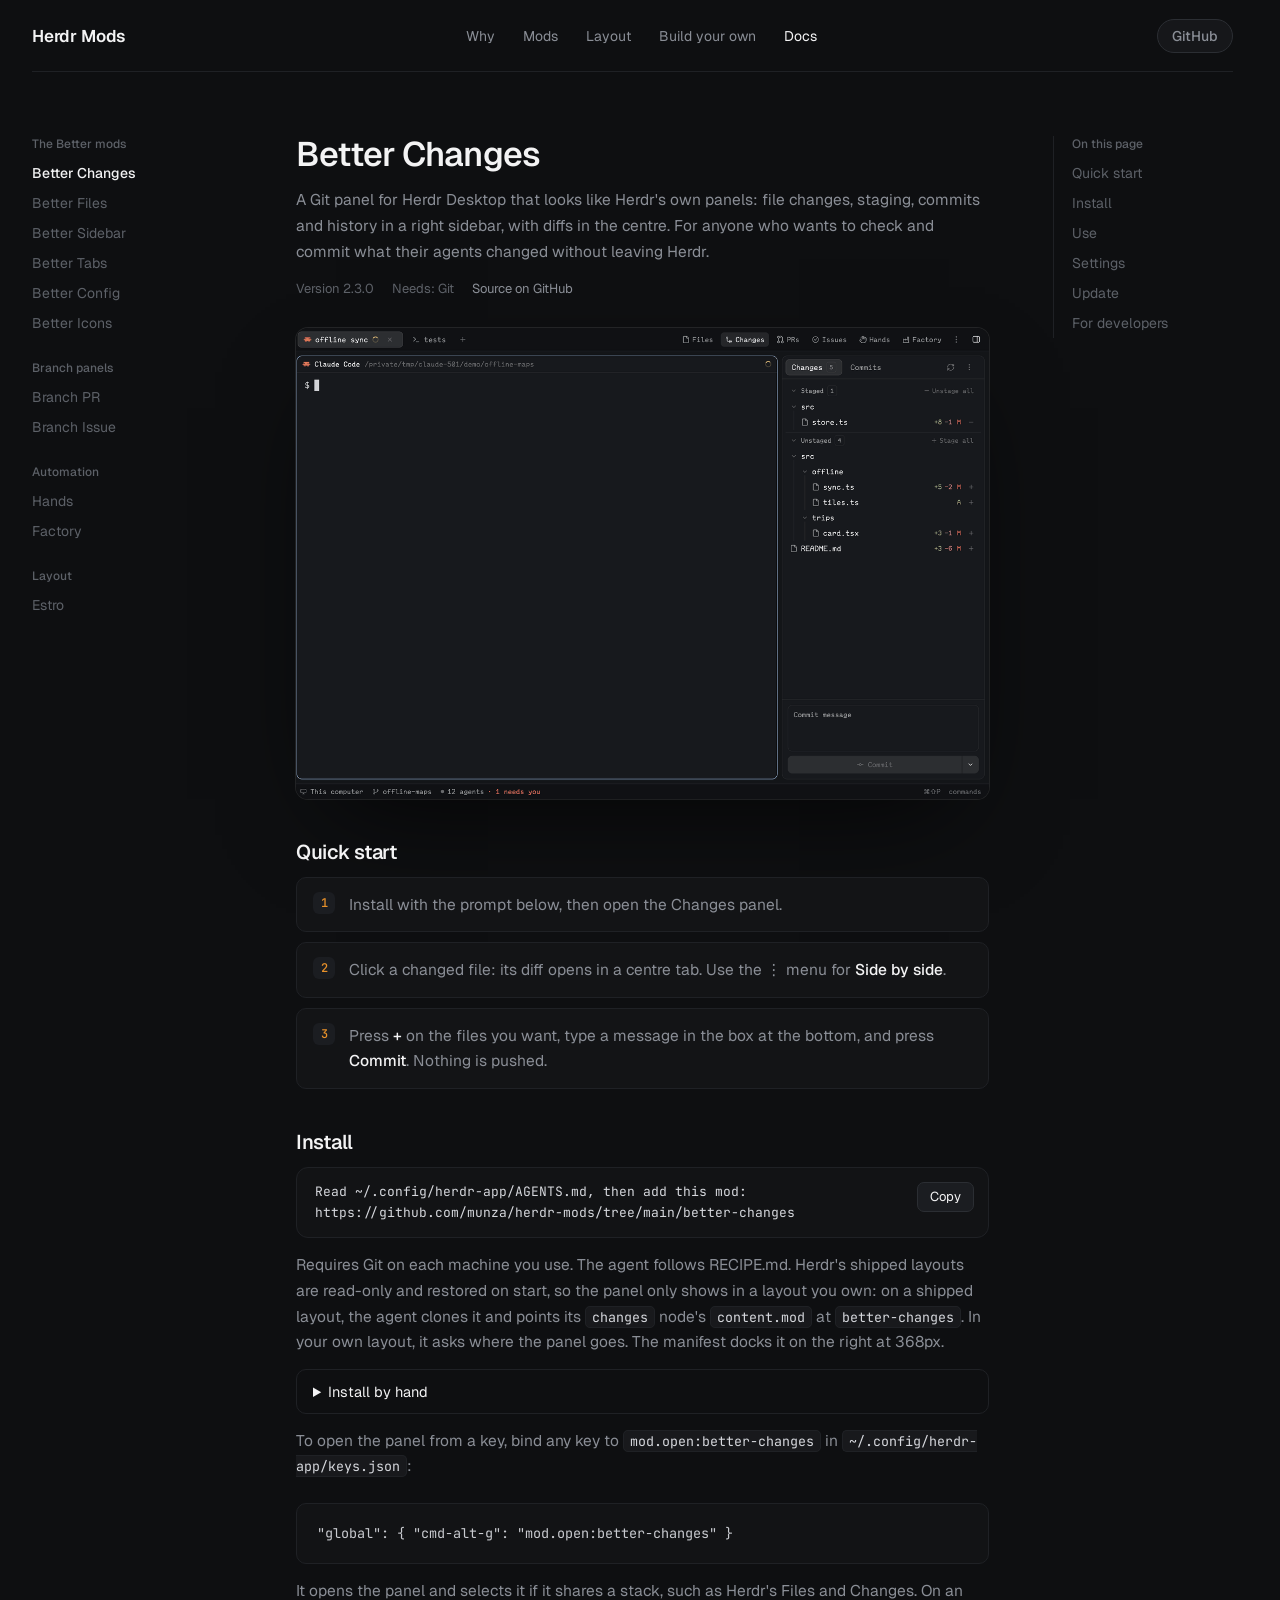
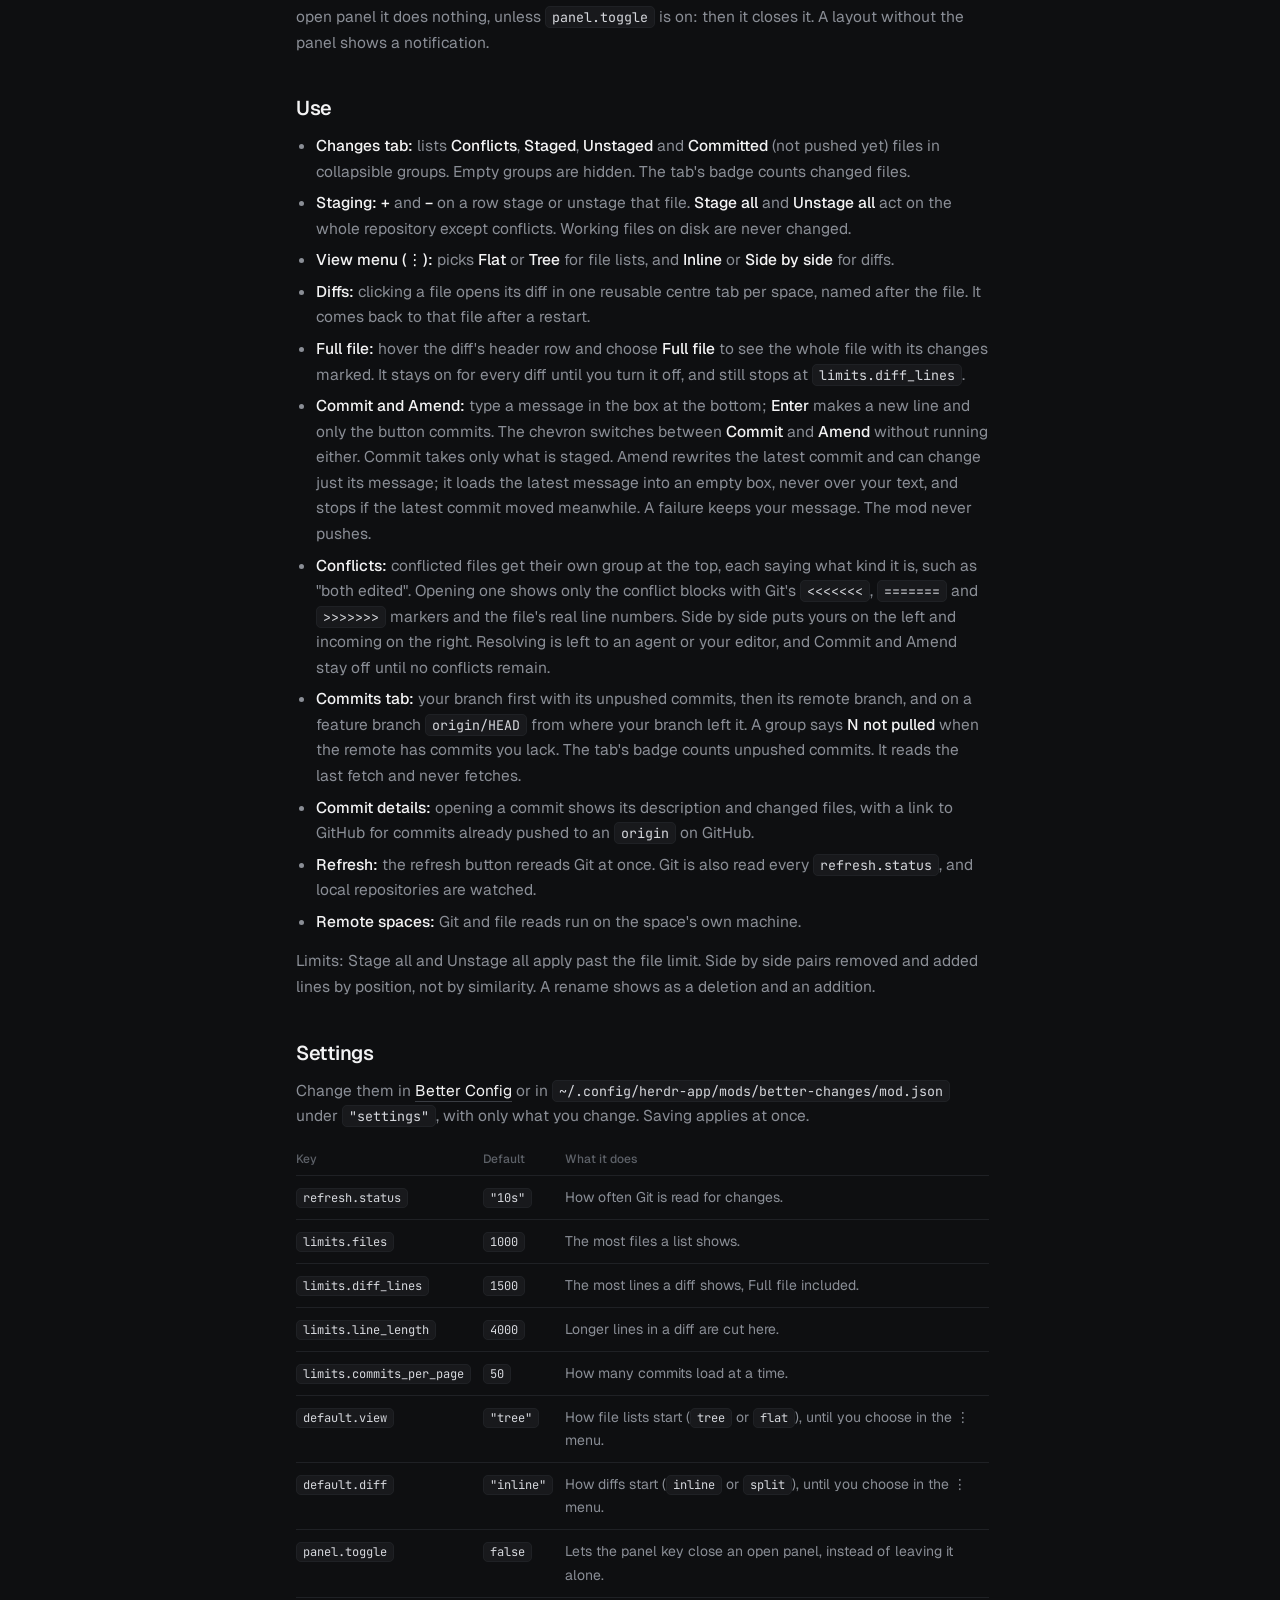
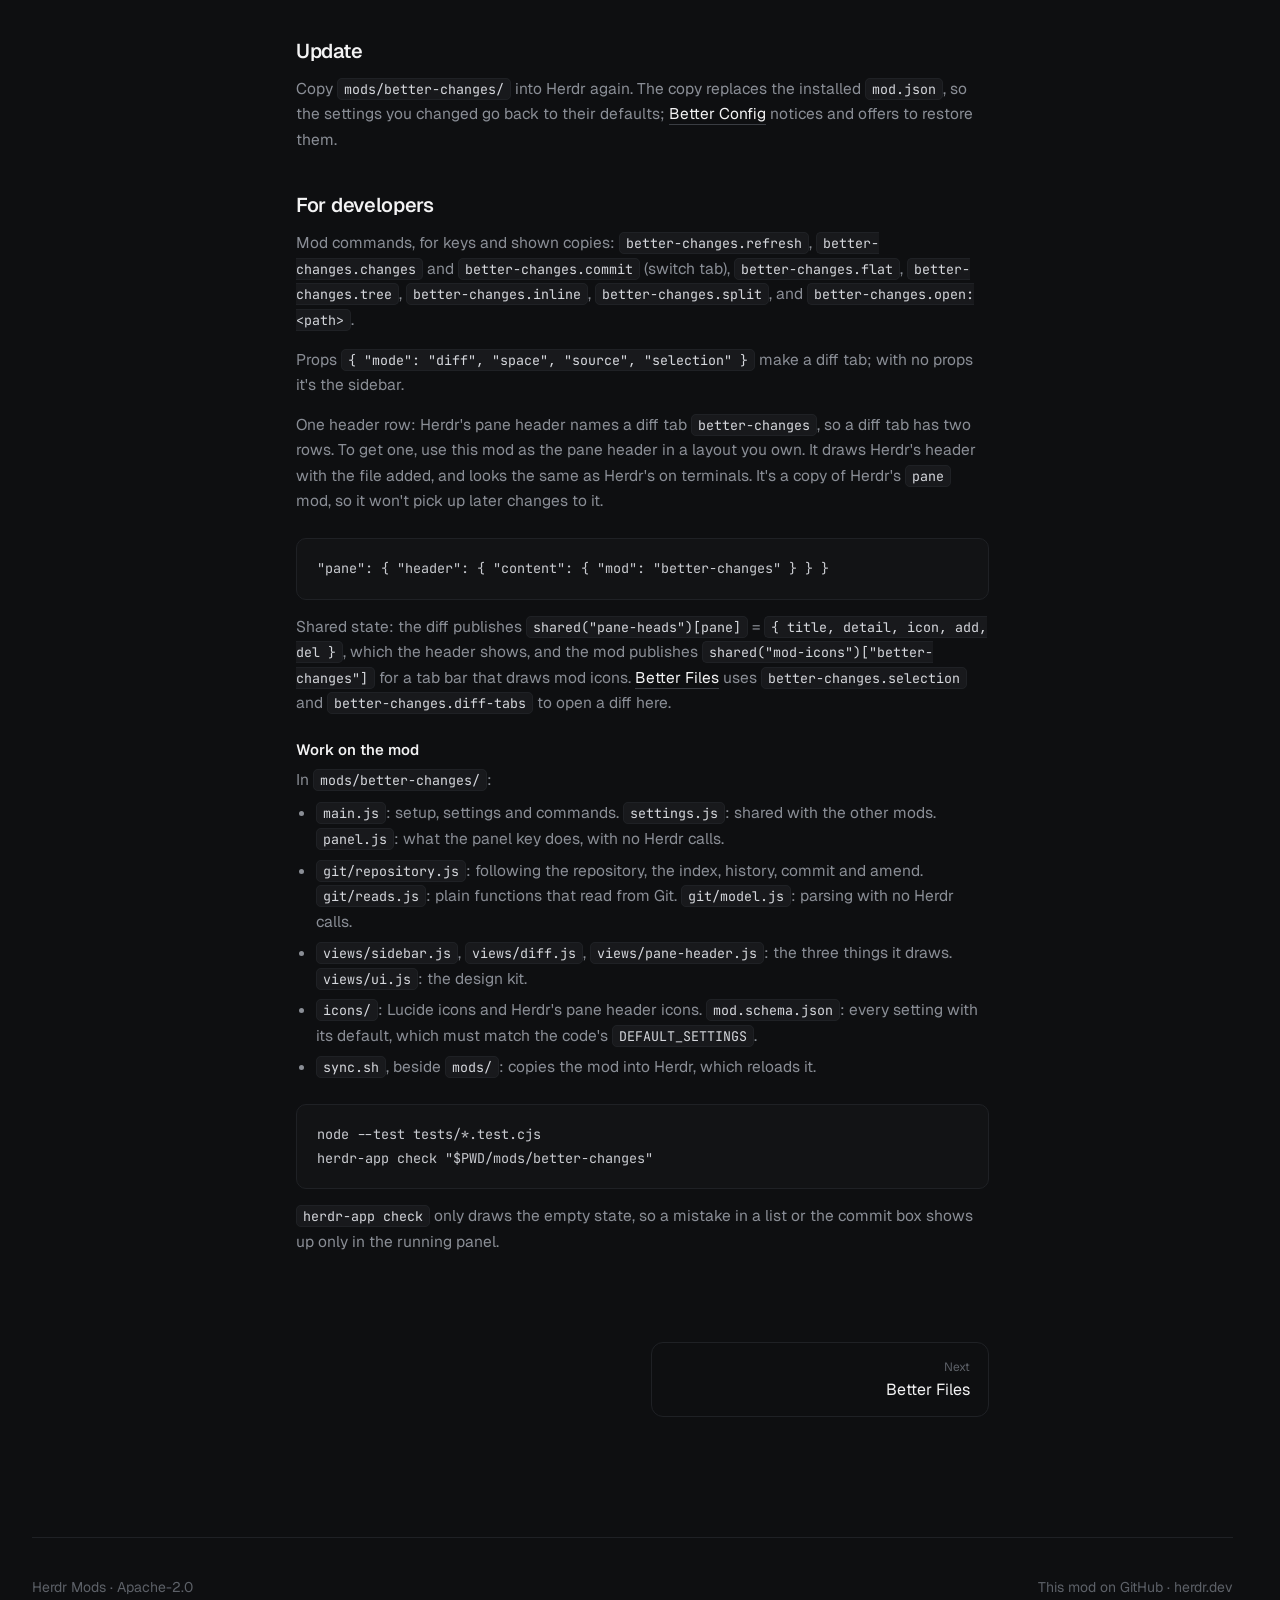
==== docs/docs/better-changes.html @ e7716913 "Give Better Icons a docs page, a gallery card and a preview card like the other mods The docs site l" ====
<!doctype html>
<html lang="en">
<head>
<meta charset="utf-8">
<meta name="viewport" content="width=device-width, initial-scale=1">
<title>Better Changes · Herdr Mods Docs</title>
<meta name="description" content="A Git panel for Herdr Desktop that looks like Herdr's own panels: file changes, staging, commits and history in a right sidebar, with diffs in the centre. For anyone who wants to check and commit what their agents changed without leaving Herdr.">
<meta name="theme-color" content="#0e0f11">
<link rel="preconnect" href="https://fonts.googleapis.com">
<link rel="preconnect" href="https://fonts.gstatic.com" crossorigin>
<link rel="stylesheet" href="https://fonts.googleapis.com/css2?family=Geist:wght@100..900&amp;family=JetBrains+Mono:wght@100..800&amp;display=swap">
<link rel="stylesheet" href="../style.css">
</head>
<body>
<div class="wrap">
  <nav class="site-nav">
    <a class="brand" href="../">Herdr Mods</a>
    <div class="links">
      <a href="../#why">Why</a>
      <a href="../#mods">Mods</a>
      <a href="../#estro">Layout</a>
      <a href="../#build">Build your own</a>
      <a href="better-changes.html" class="on">Docs</a>
    </div>
    <a class="pill" href="https://github.com/munza/herdr-mods">GitHub</a>
  </nav>

  <div class="docs">
      <nav class="side" aria-label="Mods">
        <h4>The Better mods</h4>
        <a href="better-changes.html" class="on" aria-current="page">Better Changes</a>
        <a href="better-files.html">Better Files</a>
        <a href="better-sidebar.html">Better Sidebar</a>
        <a href="better-tabs.html">Better Tabs</a>
        <a href="better-config.html">Better Config</a>
        <a href="better-icons.html">Better Icons</a>
        <h4>Branch panels</h4>
        <a href="branch-pr.html">Branch PR</a>
        <a href="branch-issue.html">Branch Issue</a>
        <h4>Automation</h4>
        <a href="hands.html">Hands</a>
        <a href="factory.html">Factory</a>
        <h4>Layout</h4>
        <a href="estro.html">Estro</a>
      </nav>
    <main>
<article class="doc" id="better-changes">
  <h2>Better Changes</h2>
  <p class="lead">A Git panel for Herdr Desktop that looks like Herdr's own panels: file changes, staging, commits and history in a right sidebar, with diffs in the centre. For anyone who wants to check and commit what their agents changed without leaving Herdr.</p>
  <p class="meta-line"><span>Version 2.3.0</span><span>Needs: Git</span><a href="https://github.com/munza/herdr-mods/tree/main/better-changes">Source on GitHub</a></p>
  <figure class="doc-shot"><img src="../gifs/better-changes.gif" alt="Better Changes in Herdr" width="1280" height="870"></figure>

  <h3 id="better-changes-start">Quick start</h3>
  <ol>
    <li>Install with the prompt below, then open the Changes panel.</li>
    <li>Click a changed file: its diff opens in a centre tab. Use the ⋮ menu for <b>Side by side</b>.</li>
    <li>Press <b>+</b> on the files you want, type a message in the box at the bottom, and press <b>Commit</b>. Nothing is pushed.</li>
  </ol>

  <h3 id="better-changes-install">Install</h3>
  <div class="prompt"><code>Read ~/.config/herdr-app/AGENTS.md, then add this mod: https://github.com/munza/herdr-mods/tree/main/better-changes</code></div>
  <p>Requires Git on each machine you use. The agent follows RECIPE.md. Herdr's shipped layouts are read-only and restored on start, so the panel only shows in a layout you own: on a shipped layout, the agent clones it and points its <code>changes</code> node's <code>content.mod</code> at <code>better-changes</code>. In your own layout, it asks where the panel goes. The manifest docks it on the right at 368px.</p>
  <details>
  <summary>Install by hand</summary>
  <p>To install by hand, copy <code>mods/better-changes/</code> into Herdr's mods folder. A symlink loads the code but not the icons. From a clone of the repository, <code>sync.sh</code> does the copy:</p>
  <pre>./better-changes/sync.sh</pre>
  </details>
  <p>To open the panel from a key, bind any key to <code>mod.open:better-changes</code> in <code>~/.config/herdr-app/keys.json</code>:</p>
  <pre>"global": { "cmd-alt-g": "mod.open:better-changes" }</pre>
  <p>It opens the panel and selects it if it shares a stack, such as Herdr's Files and Changes. On an open panel it does nothing, unless <code>panel.toggle</code> is on: then it closes it. A layout without the panel shows a notification.</p>

  <h3 id="better-changes-use">Use</h3>
  <ul>
    <li><b>Changes tab:</b> lists <b>Conflicts</b>, <b>Staged</b>, <b>Unstaged</b> and <b>Committed</b> (not pushed yet) files in collapsible groups. Empty groups are hidden. The tab's badge counts changed files.</li>
    <li><b>Staging:</b> <b>+</b> and <b>−</b> on a row stage or unstage that file. <b>Stage all</b> and <b>Unstage all</b> act on the whole repository except conflicts. Working files on disk are never changed.</li>
    <li><b>View menu (⋮):</b> picks <b>Flat</b> or <b>Tree</b> for file lists, and <b>Inline</b> or <b>Side by side</b> for diffs.</li>
    <li><b>Diffs:</b> clicking a file opens its diff in one reusable centre tab per space, named after the file. It comes back to that file after a restart.</li>
    <li><b>Full file:</b> hover the diff's header row and choose <b>Full file</b> to see the whole file with its changes marked. It stays on for every diff until you turn it off, and still stops at <code>limits.diff_lines</code>.</li>
    <li><b>Commit and Amend:</b> type a message in the box at the bottom; <b>Enter</b> makes a new line and only the button commits. The chevron switches between <b>Commit</b> and <b>Amend</b> without running either. Commit takes only what is staged. Amend rewrites the latest commit and can change just its message; it loads the latest message into an empty box, never over your text, and stops if the latest commit moved meanwhile. A failure keeps your message. The mod never pushes.</li>
    <li><b>Conflicts:</b> conflicted files get their own group at the top, each saying what kind it is, such as "both edited". Opening one shows only the conflict blocks with Git's <code>&lt;&lt;&lt;&lt;&lt;&lt;&lt;</code>, <code>=======</code> and <code>&gt;&gt;&gt;&gt;&gt;&gt;&gt;</code> markers and the file's real line numbers. Side by side puts yours on the left and incoming on the right. Resolving is left to an agent or your editor, and Commit and Amend stay off until no conflicts remain.</li>
    <li><b>Commits tab:</b> your branch first with its unpushed commits, then its remote branch, and on a feature branch <code>origin/HEAD</code> from where your branch left it. A group says <b>N not pulled</b> when the remote has commits you lack. The tab's badge counts unpushed commits. It reads the last fetch and never fetches.</li>
    <li><b>Commit details:</b> opening a commit shows its description and changed files, with a link to GitHub for commits already pushed to an <code>origin</code> on GitHub.</li>
    <li><b>Refresh:</b> the refresh button rereads Git at once. Git is also read every <code>refresh.status</code>, and local repositories are watched.</li>
    <li><b>Remote spaces:</b> Git and file reads run on the space's own machine.</li>
  </ul>
  <p>Limits: Stage all and Unstage all apply past the file limit. Side by side pairs removed and added lines by position, not by similarity. A rename shows as a deletion and an addition.</p>

  <h3 id="better-changes-settings">Settings</h3>
  <p>Change them in <a href="better-config.html">Better Config</a> or in <code>~/.config/herdr-app/mods/better-changes/mod.json</code> under <code>"settings"</code>, with only what you change. Saving applies at once.</p>
  <table class="keys"><thead><tr><th>Key</th><th>Default</th><th>What it does</th></tr></thead><tbody>
    <tr><td><code>refresh.status</code></td><td><code>"10s"</code></td><td>How often Git is read for changes.</td></tr>
    <tr><td><code>limits.files</code></td><td><code>1000</code></td><td>The most files a list shows.</td></tr>
    <tr><td><code>limits.diff_lines</code></td><td><code>1500</code></td><td>The most lines a diff shows, Full file included.</td></tr>
    <tr><td><code>limits.line_length</code></td><td><code>4000</code></td><td>Longer lines in a diff are cut here.</td></tr>
    <tr><td><code>limits.commits_per_page</code></td><td><code>50</code></td><td>How many commits load at a time.</td></tr>
    <tr><td><code>default.view</code></td><td><code>"tree"</code></td><td>How file lists start (<code>tree</code> or <code>flat</code>), until you choose in the ⋮ menu.</td></tr>
    <tr><td><code>default.diff</code></td><td><code>"inline"</code></td><td>How diffs start (<code>inline</code> or <code>split</code>), until you choose in the ⋮ menu.</td></tr>
    <tr><td><code>panel.toggle</code></td><td><code>false</code></td><td>Lets the panel key close an open panel, instead of leaving it alone.</td></tr>
  </tbody></table>

  <h3 id="better-changes-update">Update</h3>
  <p>Copy <code>mods/better-changes/</code> into Herdr again. The copy replaces the installed <code>mod.json</code>, so the settings you changed go back to their defaults; <a href="better-config.html">Better Config</a> notices and offers to restore them.</p>

  <h3 id="better-changes-developers">For developers</h3>
  <p>Mod commands, for keys and shown copies: <code>better-changes.refresh</code>, <code>better-changes.changes</code> and <code>better-changes.commit</code> (switch tab), <code>better-changes.flat</code>, <code>better-changes.tree</code>, <code>better-changes.inline</code>, <code>better-changes.split</code>, and <code>better-changes.open:&lt;path&gt;</code>.</p>
  <p>Props <code>{ "mode": "diff", "space", "source", "selection" }</code> make a diff tab; with no props it's the sidebar.</p>
  <p>One header row: Herdr's pane header names a diff tab <code>better-changes</code>, so a diff tab has two rows. To get one, use this mod as the pane header in a layout you own. It draws Herdr's header with the file added, and looks the same as Herdr's on terminals. It's a copy of Herdr's <code>pane</code> mod, so it won't pick up later changes to it.</p>
  <pre>"pane": { "header": { "content": { "mod": "better-changes" } } }</pre>
  <p>Shared state: the diff publishes <code>shared("pane-heads")[pane]</code> = <code>{ title, detail, icon, add, del }</code>, which the header shows, and the mod publishes <code>shared("mod-icons")["better-changes"]</code> for a tab bar that draws mod icons. <a href="better-files.html">Better Files</a> uses <code>better-changes.selection</code> and <code>better-changes.diff-tabs</code> to open a diff here.</p>
  <h4>Work on the mod</h4>
  <p>In <code>mods/better-changes/</code>:</p>
  <ul>
    <li><code>main.js</code>: setup, settings and commands. <code>settings.js</code>: shared with the other mods. <code>panel.js</code>: what the panel key does, with no Herdr calls.</li>
    <li><code>git/repository.js</code>: following the repository, the index, history, commit and amend. <code>git/reads.js</code>: plain functions that read from Git. <code>git/model.js</code>: parsing with no Herdr calls.</li>
    <li><code>views/sidebar.js</code>, <code>views/diff.js</code>, <code>views/pane-header.js</code>: the three things it draws. <code>views/ui.js</code>: the design kit.</li>
    <li><code>icons/</code>: Lucide icons and Herdr's pane header icons. <code>mod.schema.json</code>: every setting with its default, which must match the code's <code>DEFAULT_SETTINGS</code>.</li>
    <li><code>sync.sh</code>, beside <code>mods/</code>: copies the mod into Herdr, which reloads it.</li>
  </ul>
  <pre>node --test tests/*.test.cjs
herdr-app check "$PWD/mods/better-changes"</pre>
  <p><code>herdr-app check</code> only draws the empty state, so a mistake in a list or the commit box shows up only in the running panel.</p>
</article>
      <nav class="pager" aria-label="More docs"><span></span><a class="next" href="better-files.html"><span>Next</span>Better Files</a></nav>
    </main>
    <nav class="toc" aria-label="On this page">
      <h4>On this page</h4>
      <a href="#better-changes-start">Quick start</a>
      <a href="#better-changes-install">Install</a>
      <a href="#better-changes-use">Use</a>
      <a href="#better-changes-settings">Settings</a>
      <a href="#better-changes-update">Update</a>
      <a href="#better-changes-developers">For developers</a>
    </nav>
  </div>

  <footer class="site-foot">
    <span>Herdr Mods · <a href="https://github.com/munza/herdr-mods/blob/main/LICENSE">Apache-2.0</a></span>
    <span><a href="https://github.com/munza/herdr-mods/tree/main/">This mod on GitHub</a> · <a href="https://herdr.dev/">herdr.dev</a></span>
  </footer>
</div>
<script>
  // Highlight the section being read in "On this page".
  const links = new Map([...document.querySelectorAll(".toc a")].map((a) => [a.hash.slice(1), a]));
  const io = new IntersectionObserver((entries) => {
    for (const e of entries) if (e.isIntersecting) {
      for (const a of links.values()) a.classList.remove("on");
      links.get(e.target.id)?.classList.add("on");
    }
  }, { rootMargin: "0px 0px -75% 0px" });
  document.querySelectorAll("main h3[id]").forEach((el) => io.observe(el));
  // A Copy button on each install prompt.
  for (const box of document.querySelectorAll(".prompt")) {
    const b = Object.assign(document.createElement("button"), { className: "copy", type: "button", textContent: "Copy" });
    b.addEventListener("click", async () => {
      try { await navigator.clipboard.writeText(box.querySelector("code").textContent); b.textContent = "Copied"; }
      catch { b.textContent = "Select and copy"; }
      setTimeout(() => (b.textContent = "Copy"), 1600);
    });
    box.append(b);
  }
</script>
</body>
</html>
---- docs/style.css ----
/* Tokens and layout follow herdr.dev, so this page reads as part of Herdr. */
:root {
  --bg: #0e0f11; --fg: #f3f3f4; --mute: #8a8e96; --dim: #5d6168;
  --line: #1f2125; --card: #131416; --code: #121315; --amber: #e8912a;
}
* { box-sizing: border-box; margin: 0; padding: 0; }
html { background: var(--bg); color: var(--fg); font-family: Geist, system-ui, sans-serif; -webkit-font-smoothing: antialiased; scrollbar-gutter: stable; }
body { background: var(--bg); }
a { color: inherit; text-decoration: none; }
a:focus-visible, button:focus-visible { outline: 2px solid var(--amber); outline-offset: 2px; border-radius: 4px; }
code, pre, .mono { font-family: "JetBrains Mono", ui-monospace, monospace; }
.wrap { max-width: 1280px; margin: 0 auto; padding: 0 32px; }

.site-nav { height: 72px; display: flex; align-items: center; justify-content: space-between; border-bottom: 1px solid var(--line); }
.site-nav .brand { font-weight: 600; font-size: 17px; letter-spacing: -.01em; }
.site-nav .links { display: flex; gap: 28px; font-size: 14px; color: var(--mute); }
.site-nav .links a:hover, .site-nav .links a.on { color: var(--fg); }
.pill { height: 34px; padding: 0 14px; display: inline-flex; align-items: center; border-radius: 999px; border: 1px solid #2b2e33; background: #16171a; color: var(--mute); font-weight: 500; font-size: 14px; transition: color .2s, border-color .2s; }
.pill:hover { color: var(--fg); border-color: #3a3d43; }

.hero { padding: 96px 0 56px; }
.hero > :not(.prompt) { max-width: 780px; }
.tag { font-size: 12px; color: var(--dim); margin-bottom: 22px; }
.tag span { color: var(--amber); }
h1 { font-weight: 560; font-size: clamp(40px, 5.2vw, 72px); line-height: 1.02; letter-spacing: -.035em; }
h1 span { color: var(--mute); }
.hero p { margin-top: 22px; font-size: 17.5px; line-height: 1.6; color: var(--mute); }
.shot-hero { border-radius: 12px; overflow: hidden; box-shadow: 0 0 0 1px #ffffff17, 0 50px 120px -40px #000000d9; }
.shot-hero img { display: block; width: 100%; height: auto; }
.shot-hero .pending-note { display: none; }
.shot-hero.pending { aspect-ratio: 16 / 9; display: flex; align-items: flex-end; padding: 28px; background: linear-gradient(160deg, #17181b, #0f1012); }
.shot-hero.pending .pending-note { display: block; font-size: 15px; color: var(--dim); }
h3.group { margin-top: 56px; display: flex; align-items: baseline; gap: 14px; flex-wrap: wrap; font-size: 20px; font-weight: 560; letter-spacing: -.015em; }
h3.group span { font-size: 14px; font-weight: 400; color: var(--dim); }
h3.group + .grid { margin-top: 20px; }

/* docs/: mods on the left (one page each), the page's sections on the right, as on herdr.dev/core */
.docs { display: grid; grid-template-columns: 200px minmax(0, 1fr) 180px; gap: 64px; padding-top: 64px; }
.docs main { min-width: 0; max-width: 780px; }
.side, .toc { position: sticky; top: 32px; align-self: start; max-height: calc(100vh - 64px); overflow-y: auto; font-size: 14px; }
.side h4, .toc h4 { font-size: 12px; font-weight: 500; color: var(--dim); margin: 22px 0 6px; }
.side h4:first-child, .toc h4:first-child { margin-top: 0; }
.side a, .toc a { display: block; padding: 6px 0; color: var(--dim); transition: color .2s; }
.side a:hover, .toc a:hover, .toc a.on { color: var(--fg); }
.side a.on { color: var(--fg); font-weight: 500; }
.toc { border-left: 1px solid var(--line); padding-left: 18px; }
.toc a.on { color: var(--amber); }
.doc { padding-bottom: 32px; }
.doc h2 { margin-bottom: 14px; }
.doc .lead { margin-bottom: 8px; }
.doc h3 { margin: 40px 0 12px; font-size: 20px; font-weight: 560; letter-spacing: -.015em; scroll-margin-top: 24px; }
.doc h4 { margin: 24px 0 8px; font-size: 15px; font-weight: 560; }
.doc p, .doc li, .doc td { font-size: 15.5px; line-height: 1.65; color: var(--mute); }
.doc p + p, .doc ul + p, .doc pre + p, .doc table + p, .doc pre + ul, .doc p + .keys { margin-top: 14px; }
.doc ul, .doc ol { padding-left: 20px; display: grid; gap: 6px; margin-top: 8px; }
.doc b, .doc strong { color: var(--fg); font-weight: 500; }
.doc a { color: var(--fg); border-bottom: 1px solid #3a3d43; }
.doc code { font-size: .86em; color: #d6d8dd; background: #18191c; border: 1px solid var(--line); border-radius: 5px; padding: 1px 6px; }
.doc pre code, .doc .prompt code { background: none; border: 0; padding: 0; }
.doc pre { max-width: none; }
.doc .prompt { margin-top: 0; margin-bottom: 14px; width: auto; max-width: none; }
.keys { width: 100%; border-collapse: collapse; margin-top: 12px; display: block; overflow-x: auto; }
.keys th { text-align: left; font-size: 12px; font-weight: 500; color: var(--dim); padding: 8px 12px 8px 0; border-bottom: 1px solid var(--line); }
.keys td { padding: 10px 12px 10px 0; border-bottom: 1px solid var(--line); vertical-align: top; font-size: 14px !important; }
.keys td:first-child, .keys td:nth-child(2) { white-space: nowrap; }
@media (max-width: 1100px) { .docs { grid-template-columns: 200px minmax(0, 1fr); gap: 48px; } .toc { display: none; } }
@media (max-width: 760px) { .docs { grid-template-columns: minmax(0, 1fr); gap: 32px; padding-top: 32px; } .side { position: static; max-height: none; display: flex; flex-wrap: wrap; gap: 4px 16px; padding-bottom: 20px; border-bottom: 1px solid var(--line); } .side h4 { width: 100%; margin: 12px 0 0; } .side h4:first-child { margin-top: 0; } .side a { padding: 4px 0; } }

.prompt { margin-top: 30px; display: flex; align-items: flex-start; gap: 14px; padding: 14px 14px 14px 18px; border: 1px solid var(--line); border-radius: 12px; background: var(--code); width: max-content; max-width: 100%; }
.prompt code { flex: 1; min-width: 0; font-size: 13px; color: #d6d8dd; white-space: pre-wrap; overflow-wrap: anywhere; line-height: 1.6; padding-top: 5px; }
.prompt code span { color: var(--dim); }
.copy { flex: none; height: 30px; padding: 0 12px; border-radius: 7px; border: 1px solid #2b2e33; background: #1b1d21; color: var(--fg); font: 13px Geist, system-ui, sans-serif; cursor: pointer; }
.copy:hover { border-color: #3a3d43; }

section { padding-top: 120px; scroll-margin-top: 24px; }
h2 { font-weight: 560; font-size: 34px; line-height: 1.1; letter-spacing: -.025em; margin-bottom: 22px; }
h2 i { font: 400 24px "JetBrains Mono", monospace; font-style: normal; color: #3f4248; margin-right: 12px; vertical-align: 3px; }
.lead { max-width: 760px; font-size: 17px; line-height: 1.68; color: var(--mute); }
.lead + .lead { margin-top: 16px; }
.lead b, .why b { color: var(--fg); font-weight: 500; }
.lead code, .why code, .card code { font-size: .86em; color: #d6d8dd; background: #18191c; border: 1px solid var(--line); border-radius: 5px; padding: 1px 6px; }

.why { margin-top: 40px; display: grid; grid-template-columns: repeat(3, 1fr); gap: 40px 48px; }
.why h3 { font-size: 16.5px; font-weight: 560; letter-spacing: -.01em; margin-bottom: 10px; }
.why p { font-size: 15px; line-height: 1.65; color: var(--mute); }

.grid { margin-top: 40px; display: grid; grid-template-columns: repeat(3, 1fr); gap: 20px; }
.card { border-radius: 14px; overflow: hidden; background: var(--card); box-shadow: 0 0 0 1px var(--line); transition: transform .2s, box-shadow .2s; display: flex; flex-direction: column; }
.card:hover, .card:focus-visible { outline: none; transform: translateY(-2px); box-shadow: 0 0 0 1px #3a3d43, 0 30px 60px -30px #000c; }
.card .shot { aspect-ratio: 16 / 10; overflow: hidden; background: #0a0b0c; }
.card .shot img { width: 100%; height: 100%; object-fit: cover; object-position: top left; display: block; transition: transform .5s ease; }
.card:hover .shot img { transform: scale(1.03); }
.card .meta { display: flex; align-items: baseline; justify-content: space-between; gap: 12px; padding: 14px 16px 0; border-top: 1px solid var(--line); }
.card b { font-size: 16.5px; font-weight: 560; letter-spacing: -.01em; }
.card .folder { font-size: 12px; color: var(--dim); }
.card p { padding: 8px 16px 0; font-size: 14px; line-height: 1.55; color: var(--mute); }
.card .needs { margin-top: auto; padding: 14px 16px 16px; font-size: 12.5px; color: var(--dim); }

pre { margin-top: 24px; padding: 18px 20px; background: var(--code); border: 1px solid var(--line); border-radius: 10px; font-size: 13.5px; line-height: 1.75; color: #c9cbd0; white-space: pre; overflow-x: auto; max-width: 760px; }
pre .d { color: #62666e; }

.site-foot { margin-top: 120px; padding: 40px 0 64px; border-top: 1px solid var(--line); display: flex; justify-content: space-between; gap: 24px; flex-wrap: wrap; font-size: 14px; color: var(--dim); }
.site-foot a:hover { color: var(--fg); }

@media (max-width: 1000px) { .grid, .why { grid-template-columns: 1fr 1fr; } }
@media (max-width: 640px) {
  .wrap { padding: 0 16px; }
  .site-nav .links { display: none; }
  .hero { padding-top: 56px; }
  section { padding-top: 80px; }
  .grid, .why { grid-template-columns: 1fr; }
  .prompt { flex-wrap: wrap; }
}

/* Docs page parts: meta line, screenshot, quick start, folded sections, pager */
.meta-line { display: flex; flex-wrap: wrap; gap: 6px 18px; margin: 14px 0 0; font-size: 13px !important; color: var(--dim) !important; }
.meta-line a { color: var(--mute); border: 0; }
.meta-line a:hover { color: var(--fg); }
.doc-shot { margin: 28px 0 8px; border-radius: 12px; overflow: hidden; box-shadow: 0 0 0 1px #ffffff17, 0 40px 100px -40px #000000d9; background: #0a0b0c; aspect-ratio: auto; }
.doc-shot img { display: block; width: 100%; height: auto; max-height: 640px; object-fit: cover; object-position: top left; }
.doc ol { counter-reset: step; list-style: none; padding: 0; gap: 10px; }
.doc ol li { counter-increment: step; position: relative; padding: 14px 16px 14px 52px; background: var(--card); border: 1px solid var(--line); border-radius: 10px; }
.doc ol li::before { content: counter(step); position: absolute; left: 16px; top: 14px; width: 22px; height: 22px; border-radius: 6px; background: #1b1d21; color: var(--amber); font: 500 12px/22px "JetBrains Mono", monospace; text-align: center; }
.doc details { margin-top: 14px; border: 1px solid var(--line); border-radius: 10px; padding: 0 16px; }
.doc details[open] { padding-bottom: 16px; }
.doc summary { cursor: pointer; padding: 12px 0; font-size: 14.5px; color: var(--fg); }
.doc summary:hover { color: #fff; }
.pager { display: grid; grid-template-columns: 1fr 1fr; gap: 16px; margin-top: 56px; }
.pager a { display: flex; flex-direction: column; gap: 4px; padding: 16px 18px; border: 1px solid var(--line); border-radius: 12px; color: var(--fg); transition: border-color .2s; }
.pager a:hover { border-color: #3a3d43; }
.pager a span { font-size: 12px; color: var(--dim); }
.pager .next { text-align: right; grid-column: 2; }

/* Home: filter chips over the mods grid */
.filters { margin-top: 32px; display: flex; flex-wrap: wrap; gap: 8px; }
.filters button { height: 32px; padding: 0 14px; border-radius: 999px; border: 1px solid var(--line); background: none; color: var(--mute); font: 14px Geist, system-ui, sans-serif; cursor: pointer; transition: color .2s, border-color .2s, background .2s; }
.filters button:hover { color: var(--fg); border-color: #3a3d43; }
.filters button.on { color: var(--fg); background: #1b1d21; border-color: #2b2e33; }
.filters + .grid { margin-top: 20px; }
.card[hidden] { display: none; }
.doc details + p, .doc details + pre, .doc details + h4 { margin-top: 14px; }
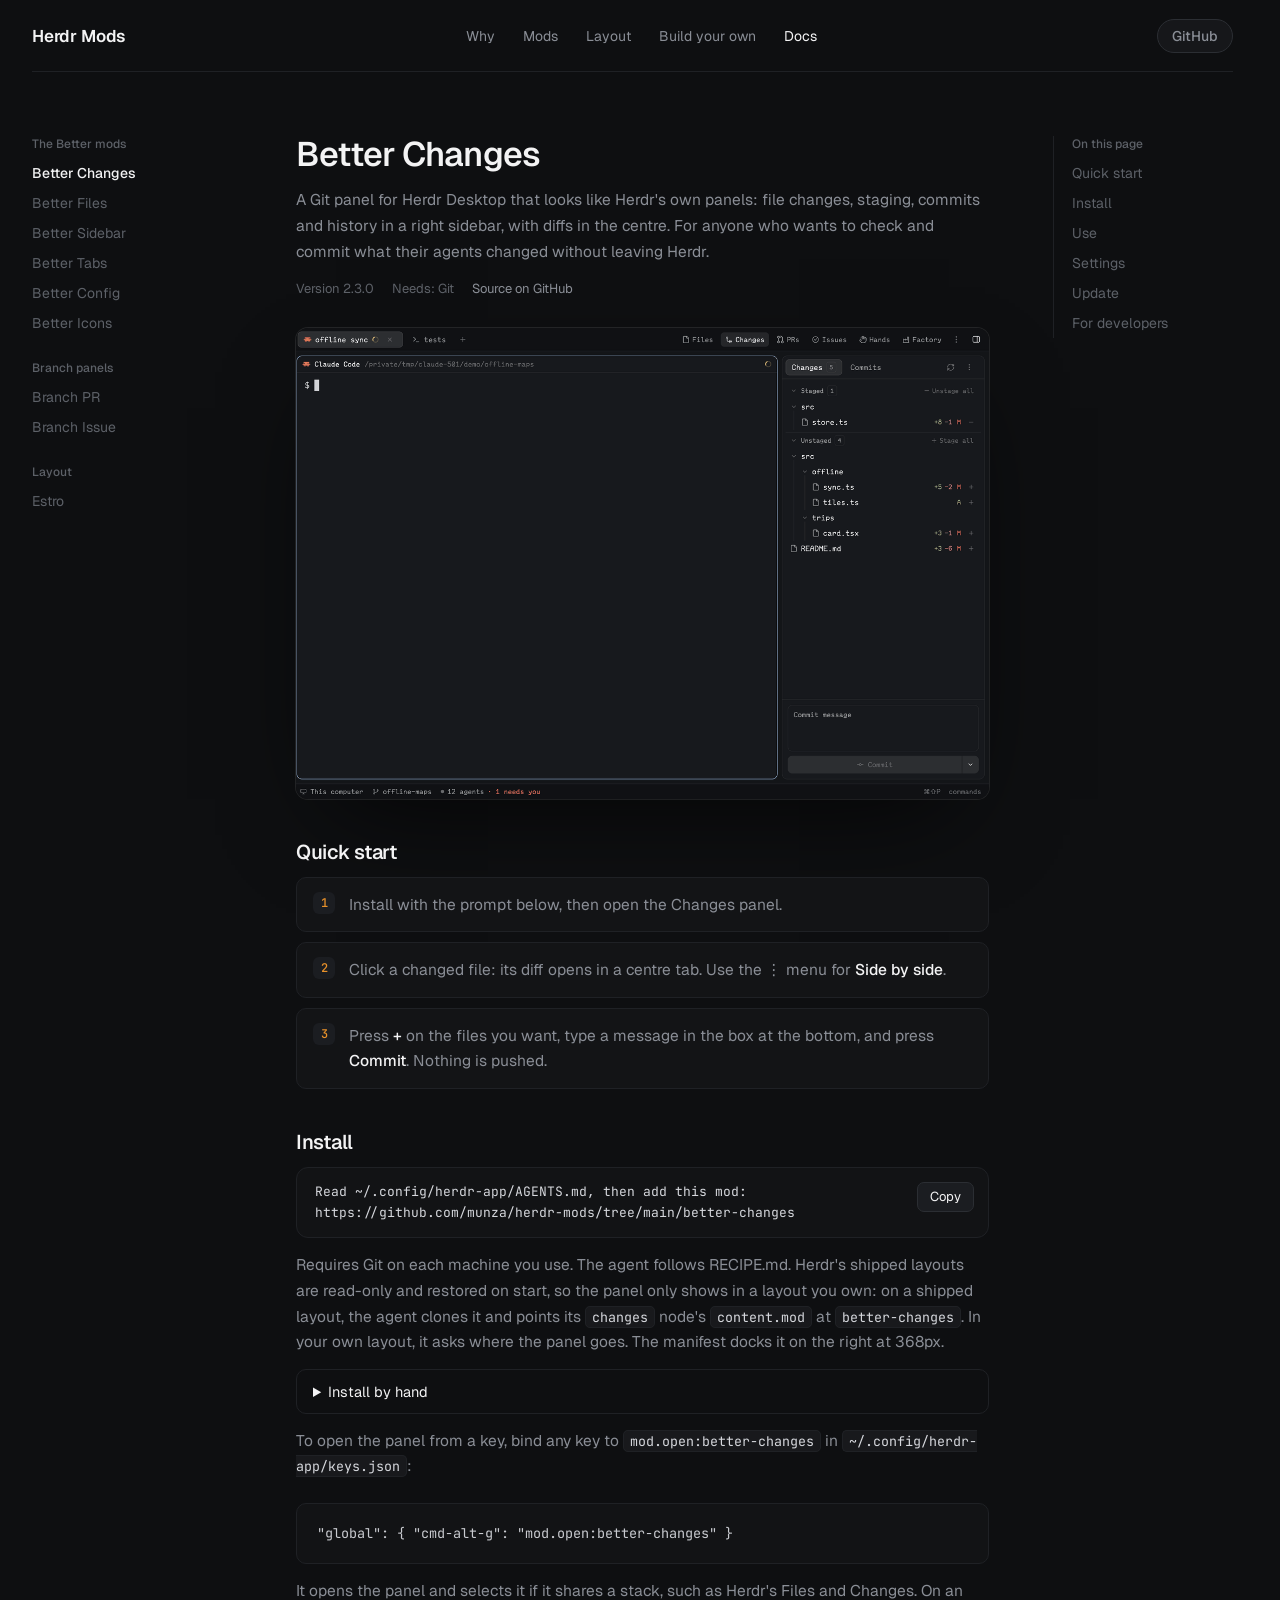
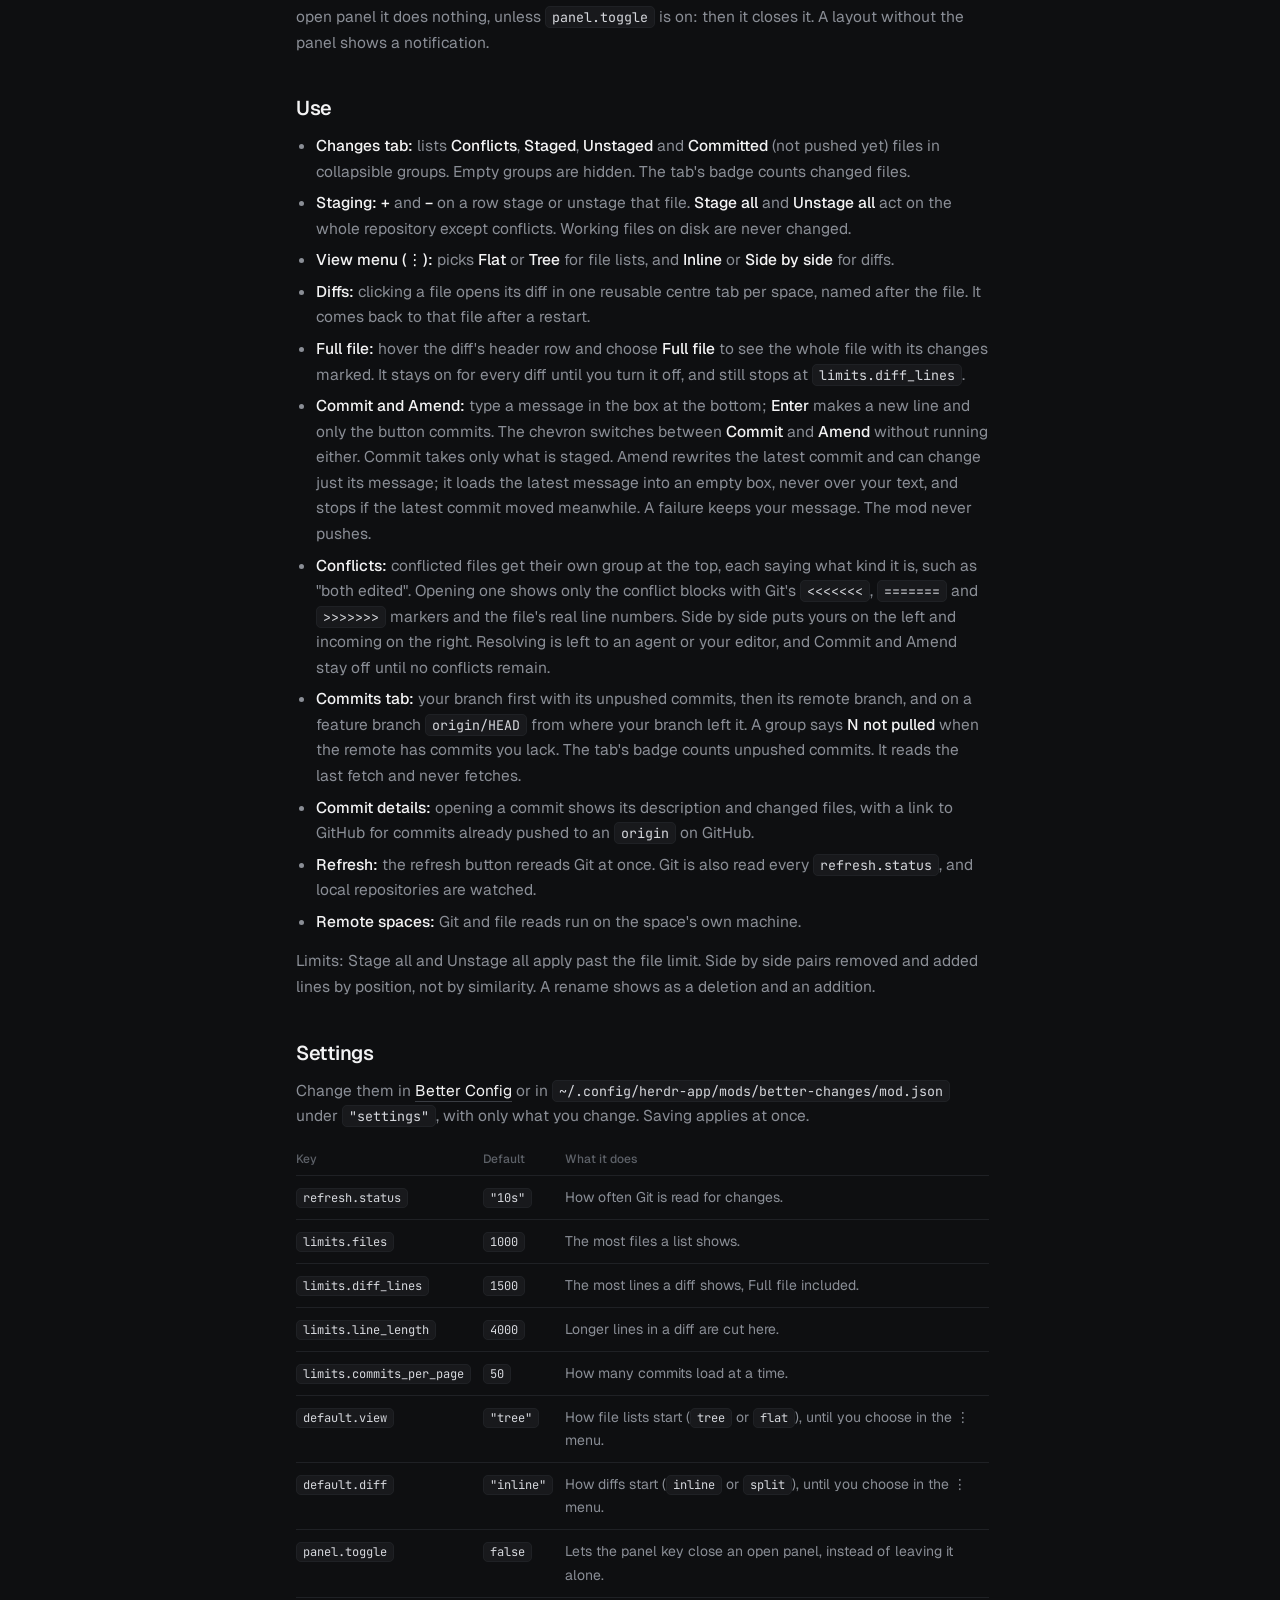
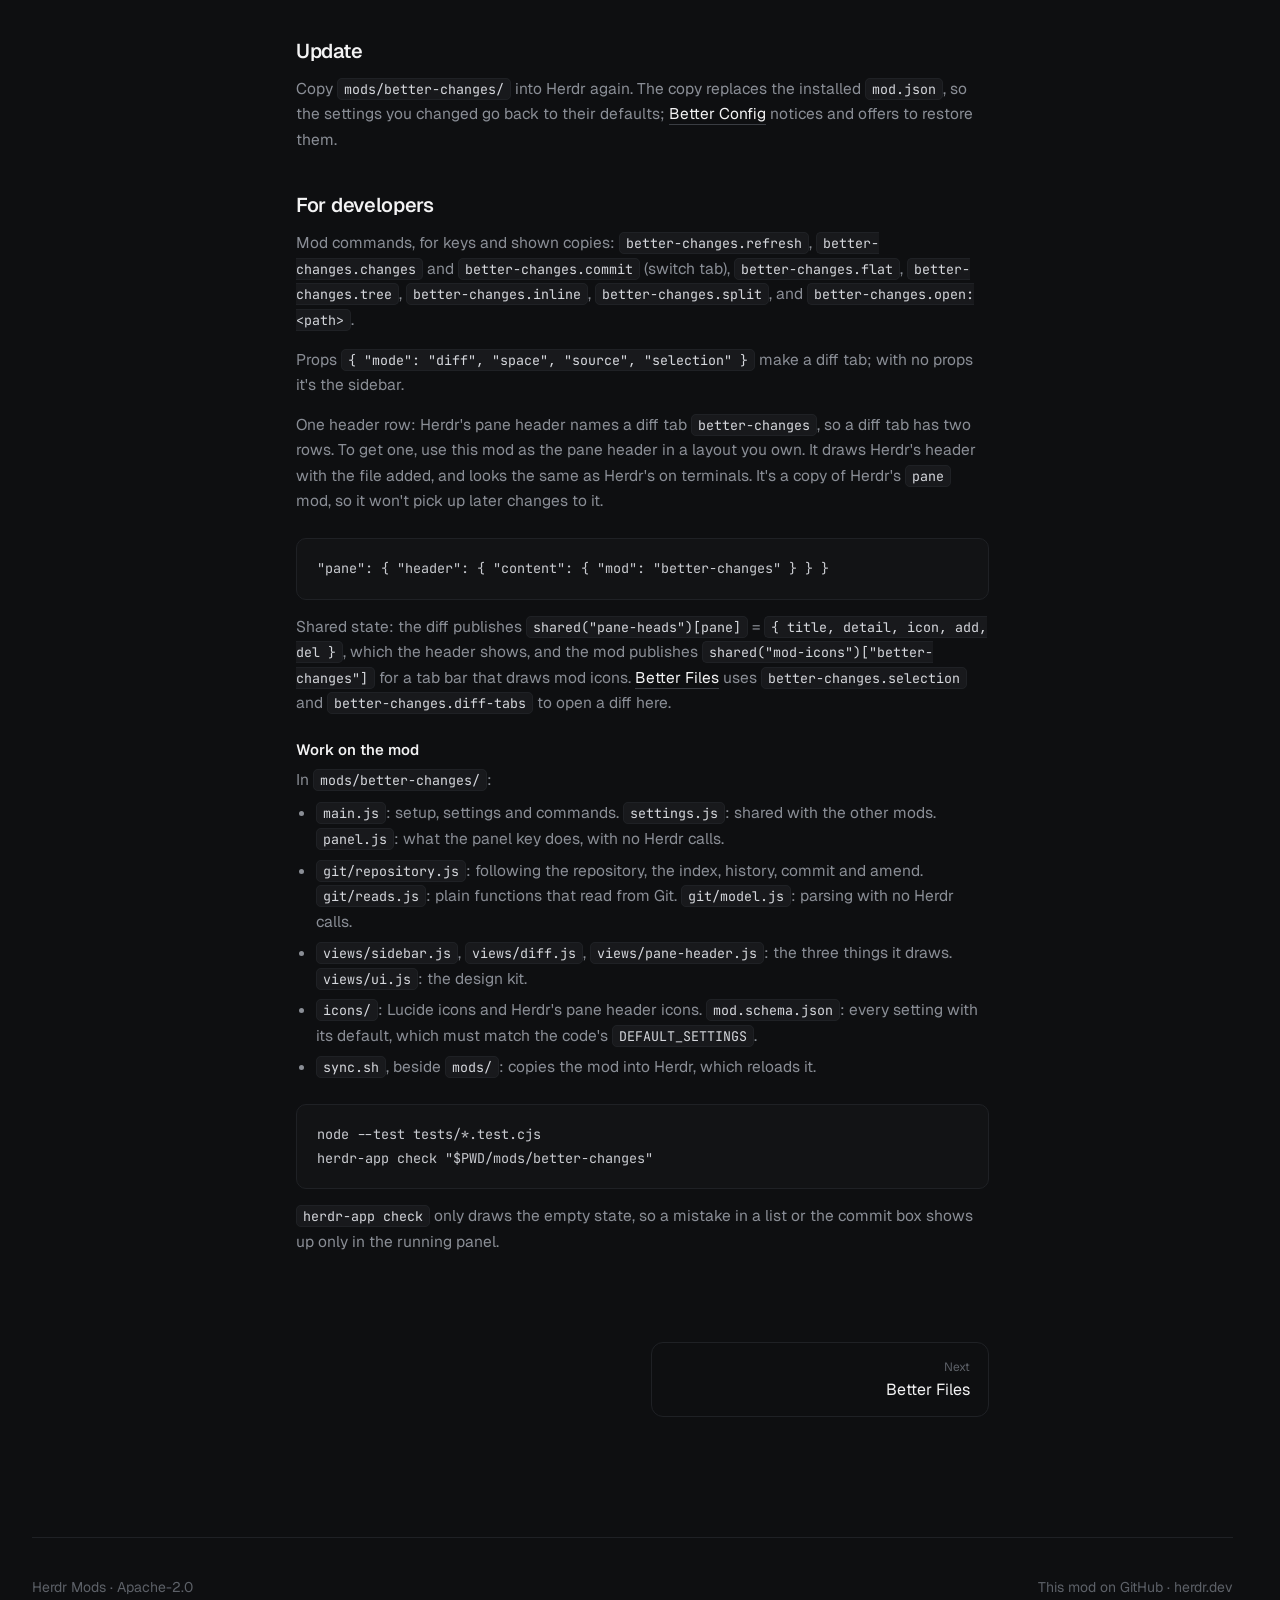
==== commit a50cea58: "Merge upstream main, which removes Hands and Factory The Better Icons docs page no longer links to t" ====
--- a/docs/docs/better-changes.html
+++ b/docs/docs/better-changes.html
@@ -37,9 +37,6 @@
         <h4>Branch panels</h4>
         <a href="branch-pr.html">Branch PR</a>
         <a href="branch-issue.html">Branch Issue</a>
-        <h4>Automation</h4>
-        <a href="hands.html">Hands</a>
-        <a href="factory.html">Factory</a>
         <h4>Layout</h4>
         <a href="estro.html">Estro</a>
       </nav>
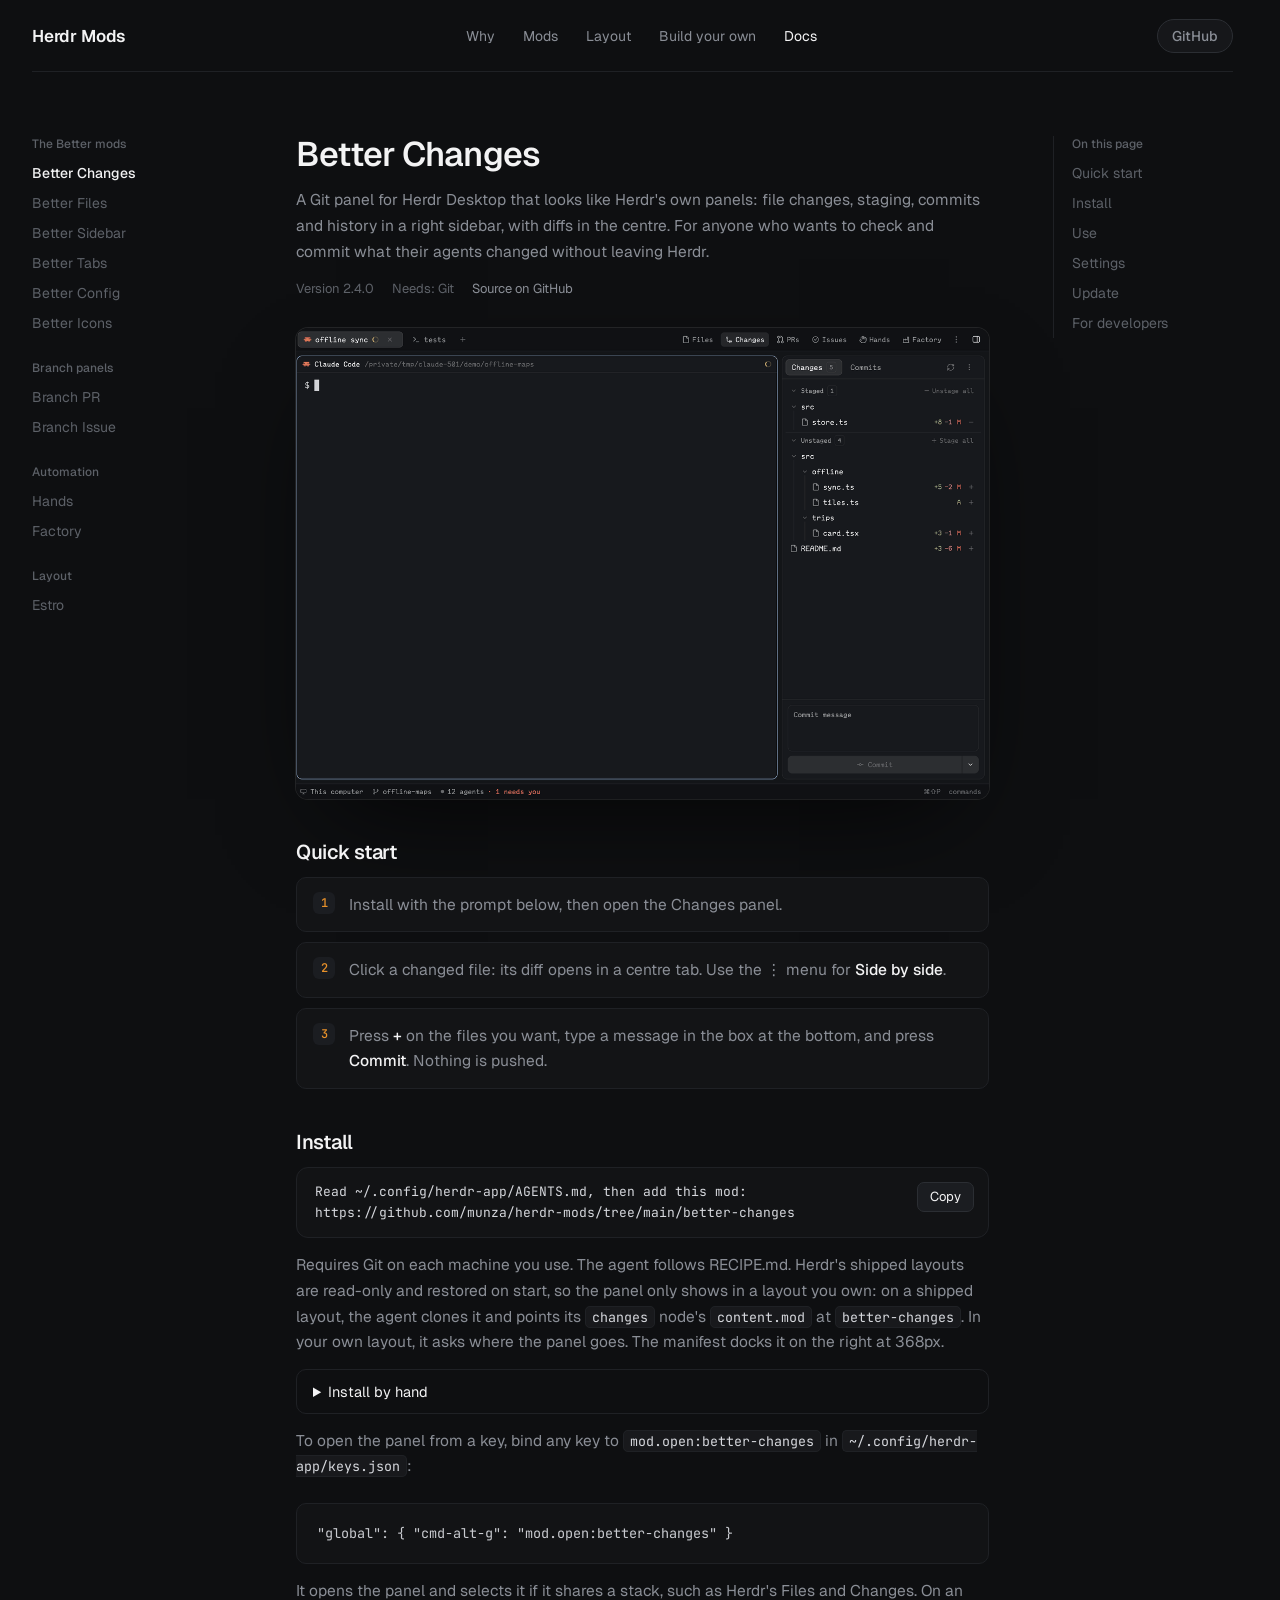
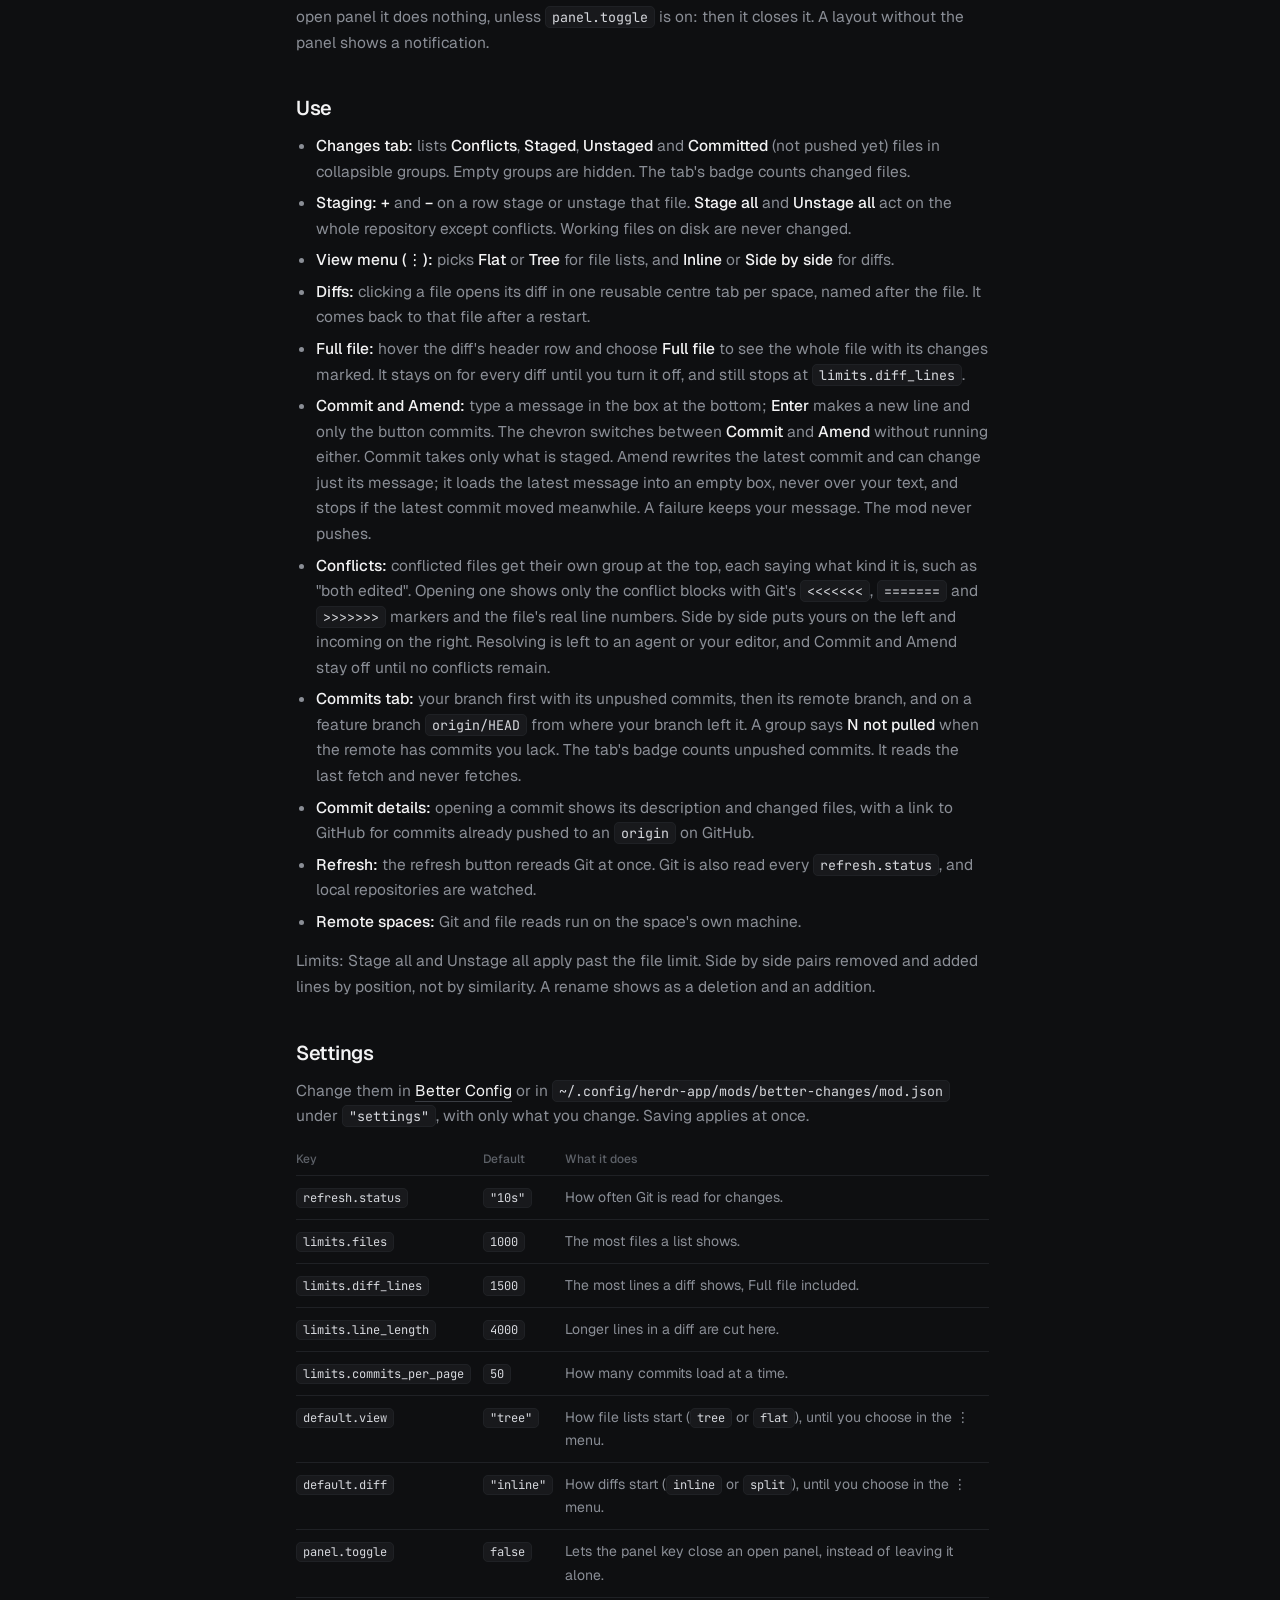
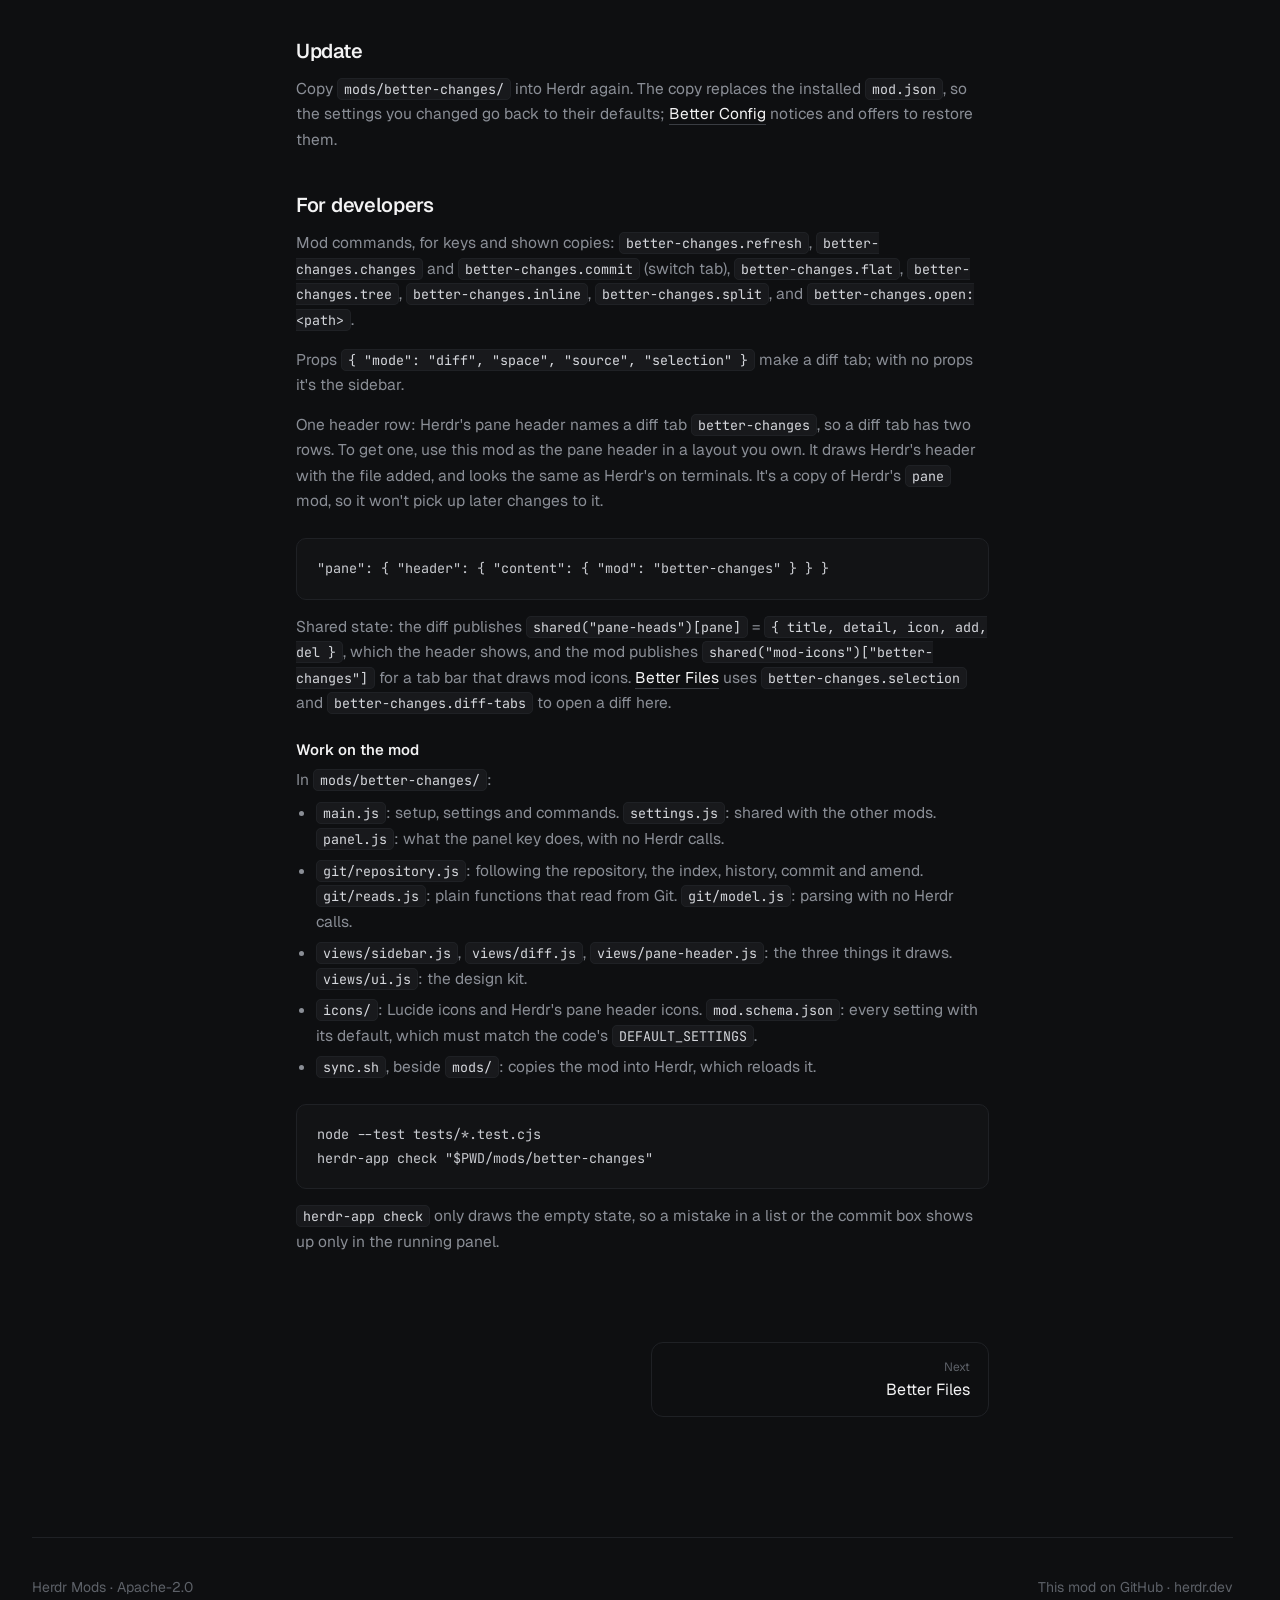
==== commit d19fa83d: "Fix Better Icons' review findings, and show its icons in Better Changes - Light themes are detected " ====
--- a/docs/docs/better-changes.html
+++ b/docs/docs/better-changes.html
@@ -37,6 +37,9 @@
         <h4>Branch panels</h4>
         <a href="branch-pr.html">Branch PR</a>
         <a href="branch-issue.html">Branch Issue</a>
+        <h4>Automation</h4>
+        <a href="hands.html">Hands</a>
+        <a href="factory.html">Factory</a>
         <h4>Layout</h4>
         <a href="estro.html">Estro</a>
       </nav>
@@ -44,7 +47,7 @@
 <article class="doc" id="better-changes">
   <h2>Better Changes</h2>
   <p class="lead">A Git panel for Herdr Desktop that looks like Herdr's own panels: file changes, staging, commits and history in a right sidebar, with diffs in the centre. For anyone who wants to check and commit what their agents changed without leaving Herdr.</p>
-  <p class="meta-line"><span>Version 2.3.0</span><span>Needs: Git</span><a href="https://github.com/munza/herdr-mods/tree/main/better-changes">Source on GitHub</a></p>
+  <p class="meta-line"><span>Version 2.4.0</span><span>Needs: Git</span><a href="https://github.com/munza/herdr-mods/tree/main/better-changes">Source on GitHub</a></p>
   <figure class="doc-shot"><img src="../gifs/better-changes.gif" alt="Better Changes in Herdr" width="1280" height="870"></figure>
 
   <h3 id="better-changes-start">Quick start</h3>
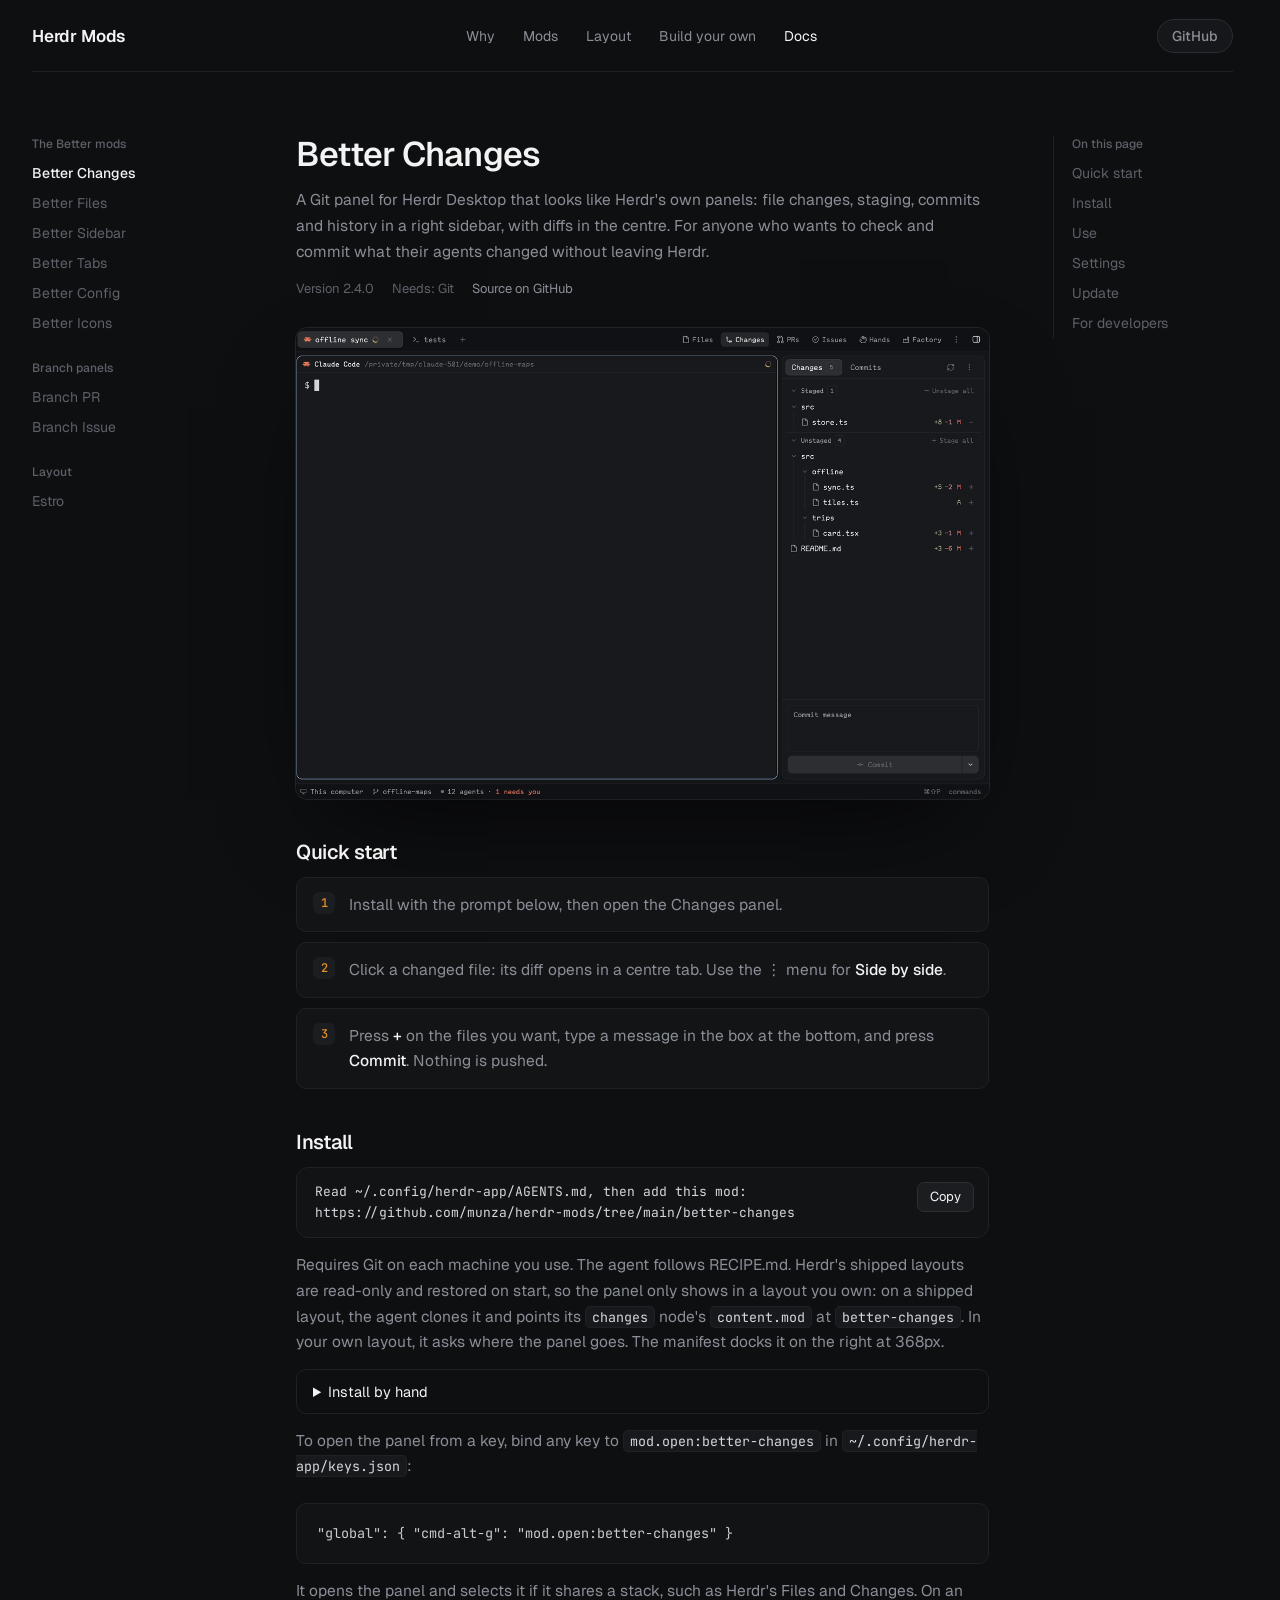
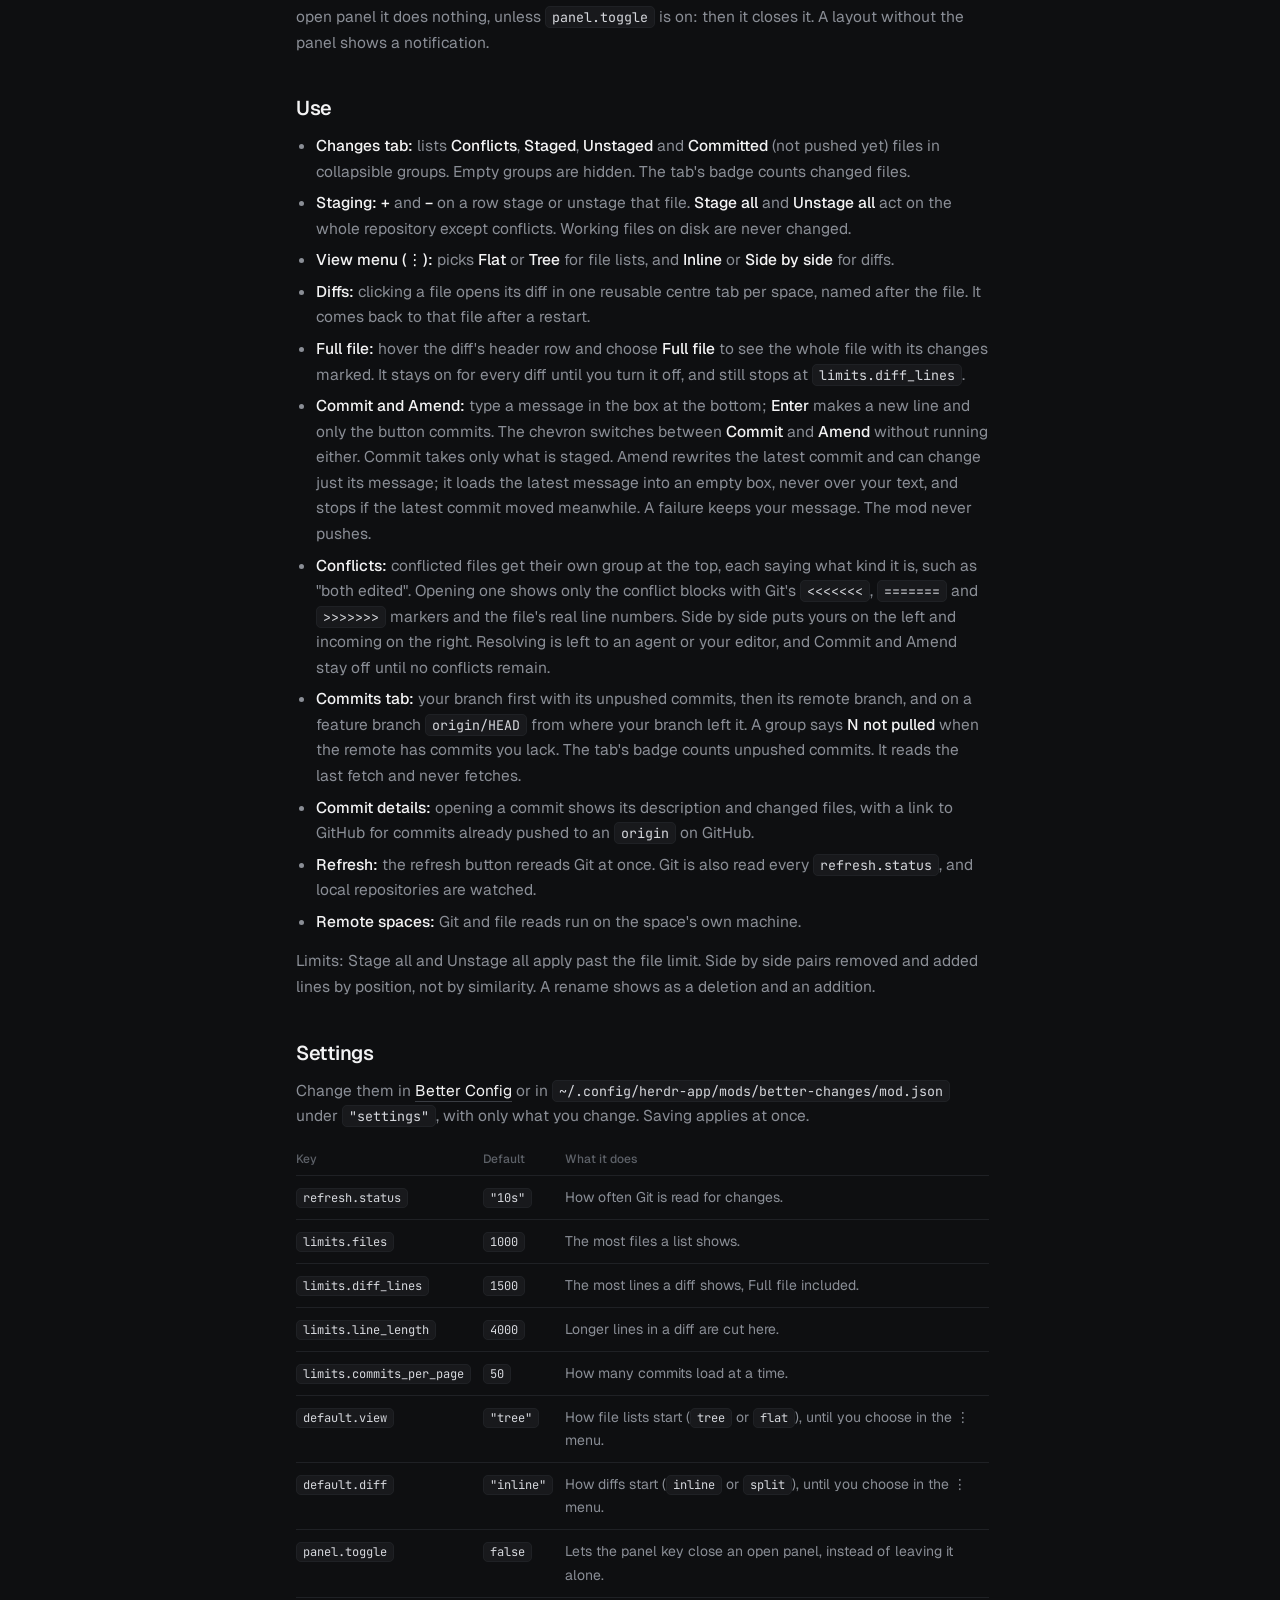
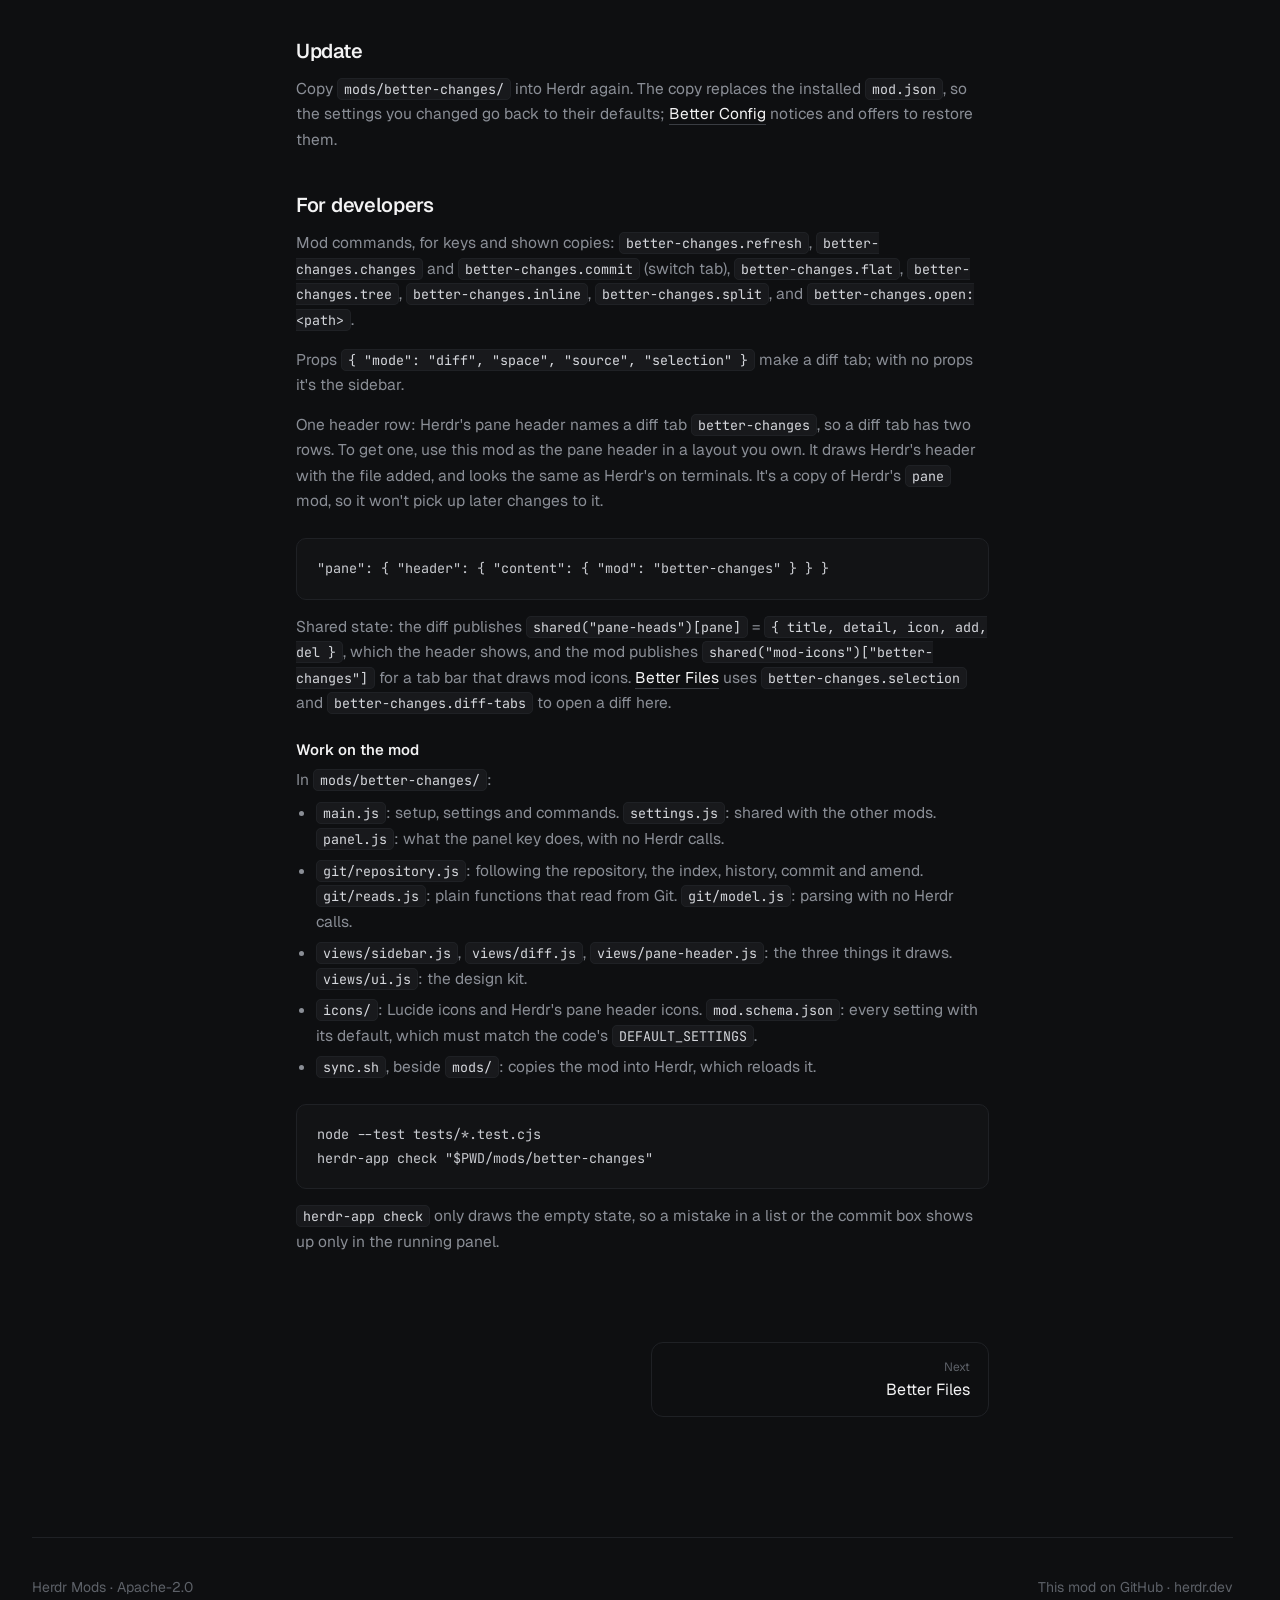
==== commit 9c880cef: "Merge commit 'refs/pull/10/head' of github.com:munza/herdr-mods into better-icons" ====
--- a/docs/docs/better-changes.html
+++ b/docs/docs/better-changes.html
@@ -37,9 +37,6 @@
         <h4>Branch panels</h4>
         <a href="branch-pr.html">Branch PR</a>
         <a href="branch-issue.html">Branch Issue</a>
-        <h4>Automation</h4>
-        <a href="hands.html">Hands</a>
-        <a href="factory.html">Factory</a>
         <h4>Layout</h4>
         <a href="estro.html">Estro</a>
       </nav>
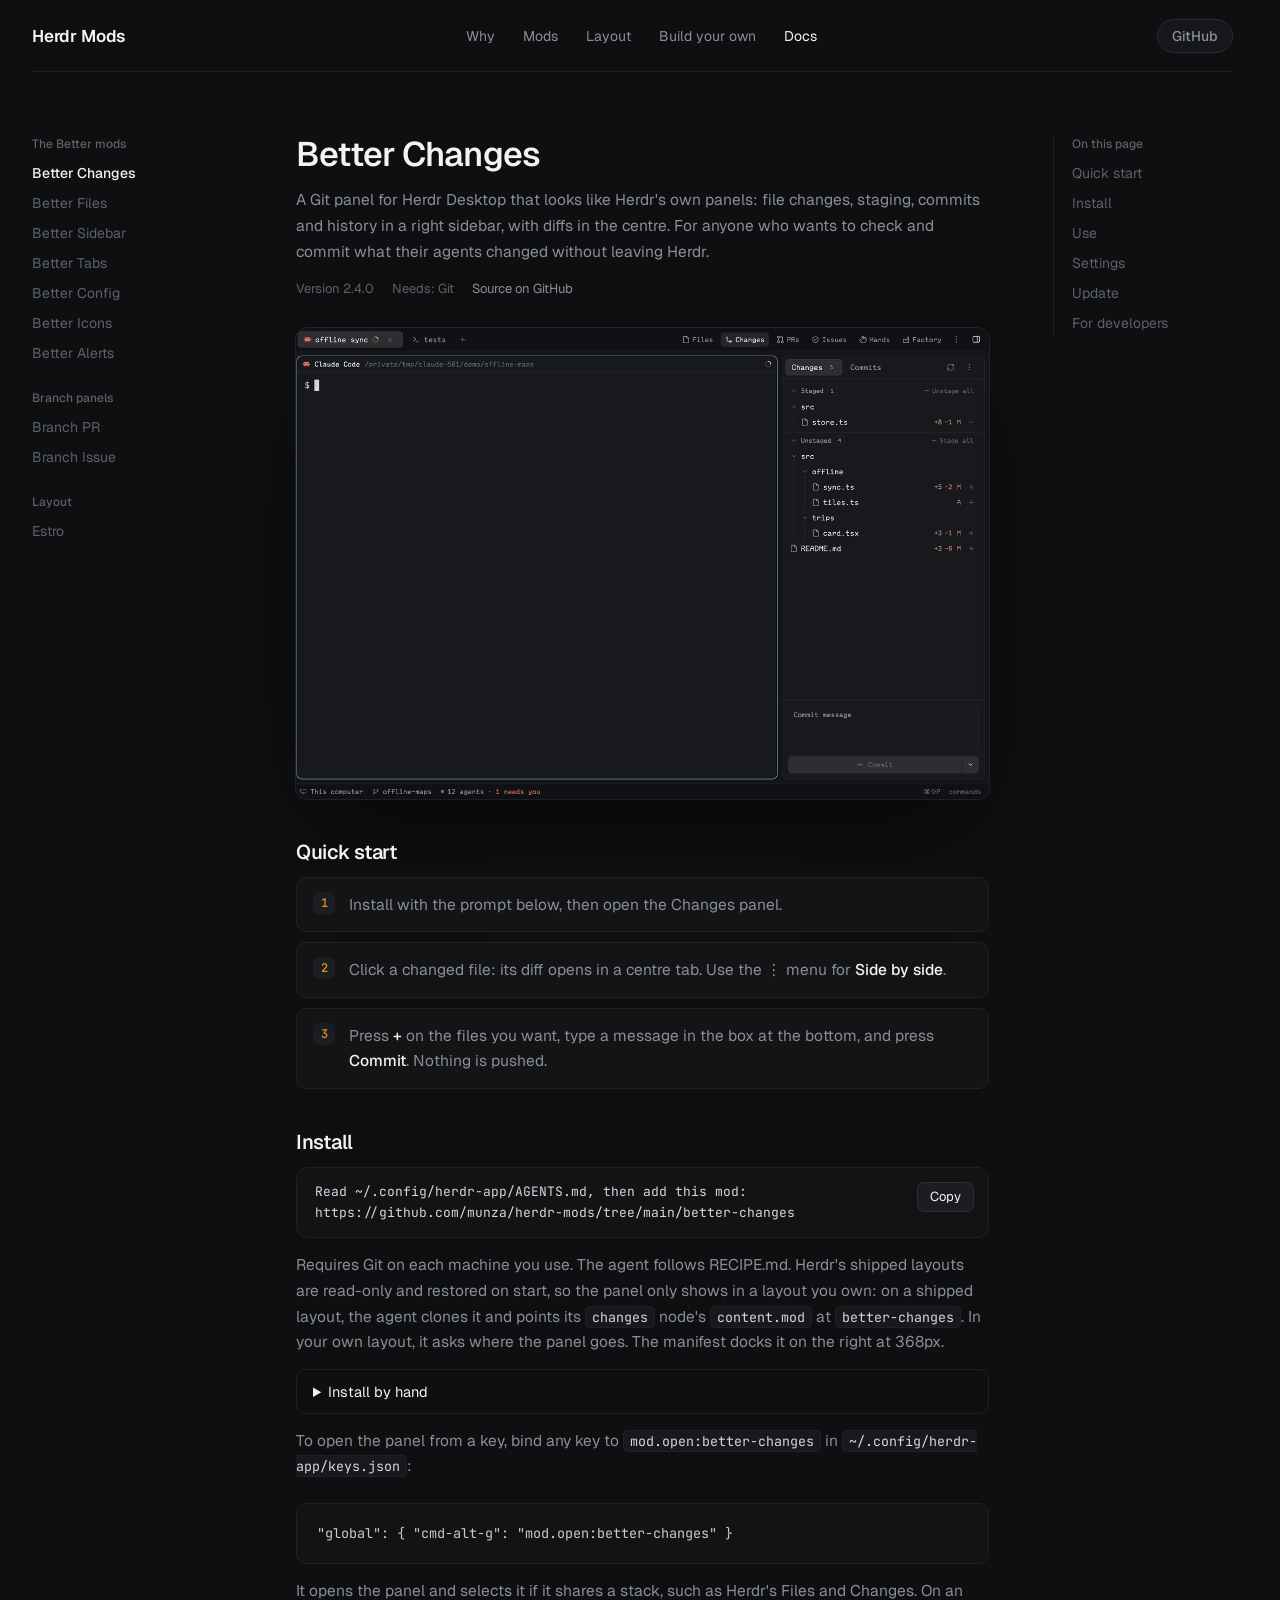
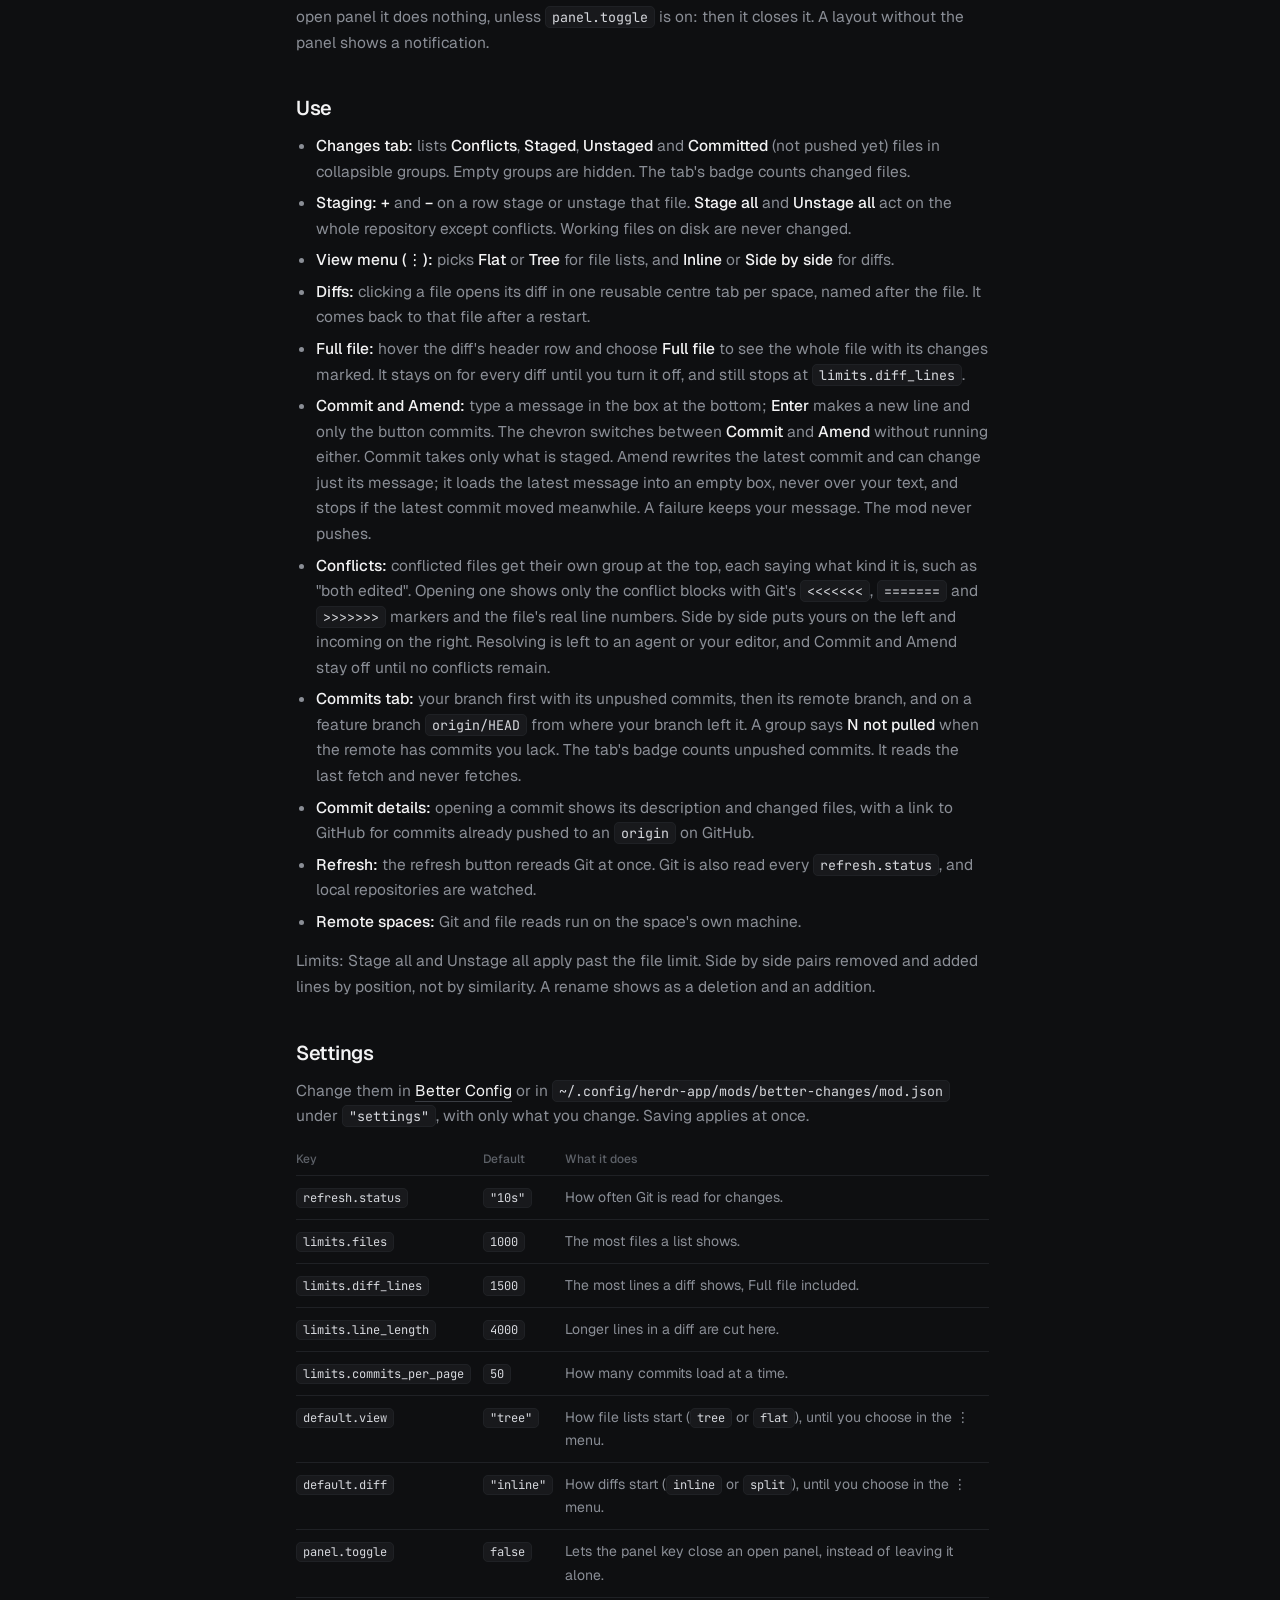
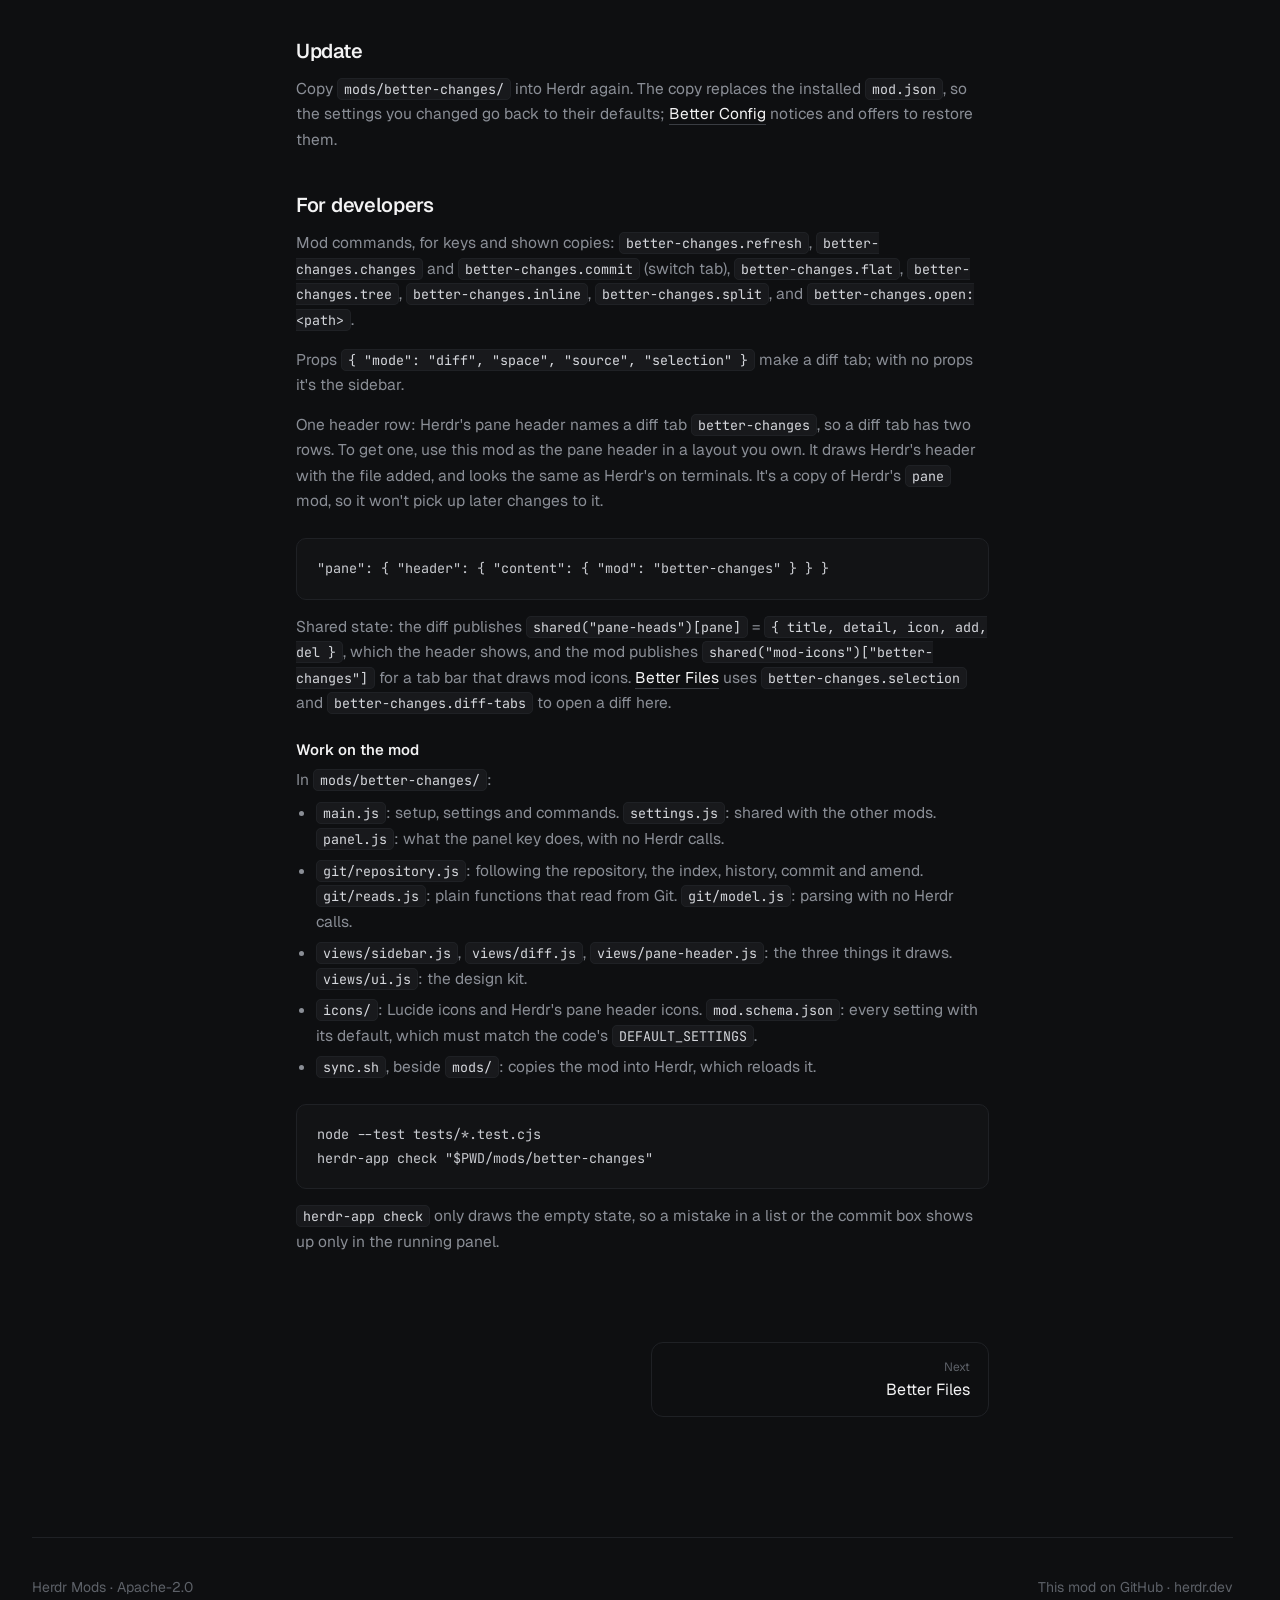
==== commit ee486fed: "Add Better Alerts, system notifications on Linux when an agent needs you or finishes When an agent n" ====
--- a/docs/docs/better-changes.html
+++ b/docs/docs/better-changes.html
@@ -34,6 +34,7 @@
         <a href="better-tabs.html">Better Tabs</a>
         <a href="better-config.html">Better Config</a>
         <a href="better-icons.html">Better Icons</a>
+        <a href="better-alerts.html">Better Alerts</a>
         <h4>Branch panels</h4>
         <a href="branch-pr.html">Branch PR</a>
         <a href="branch-issue.html">Branch Issue</a>
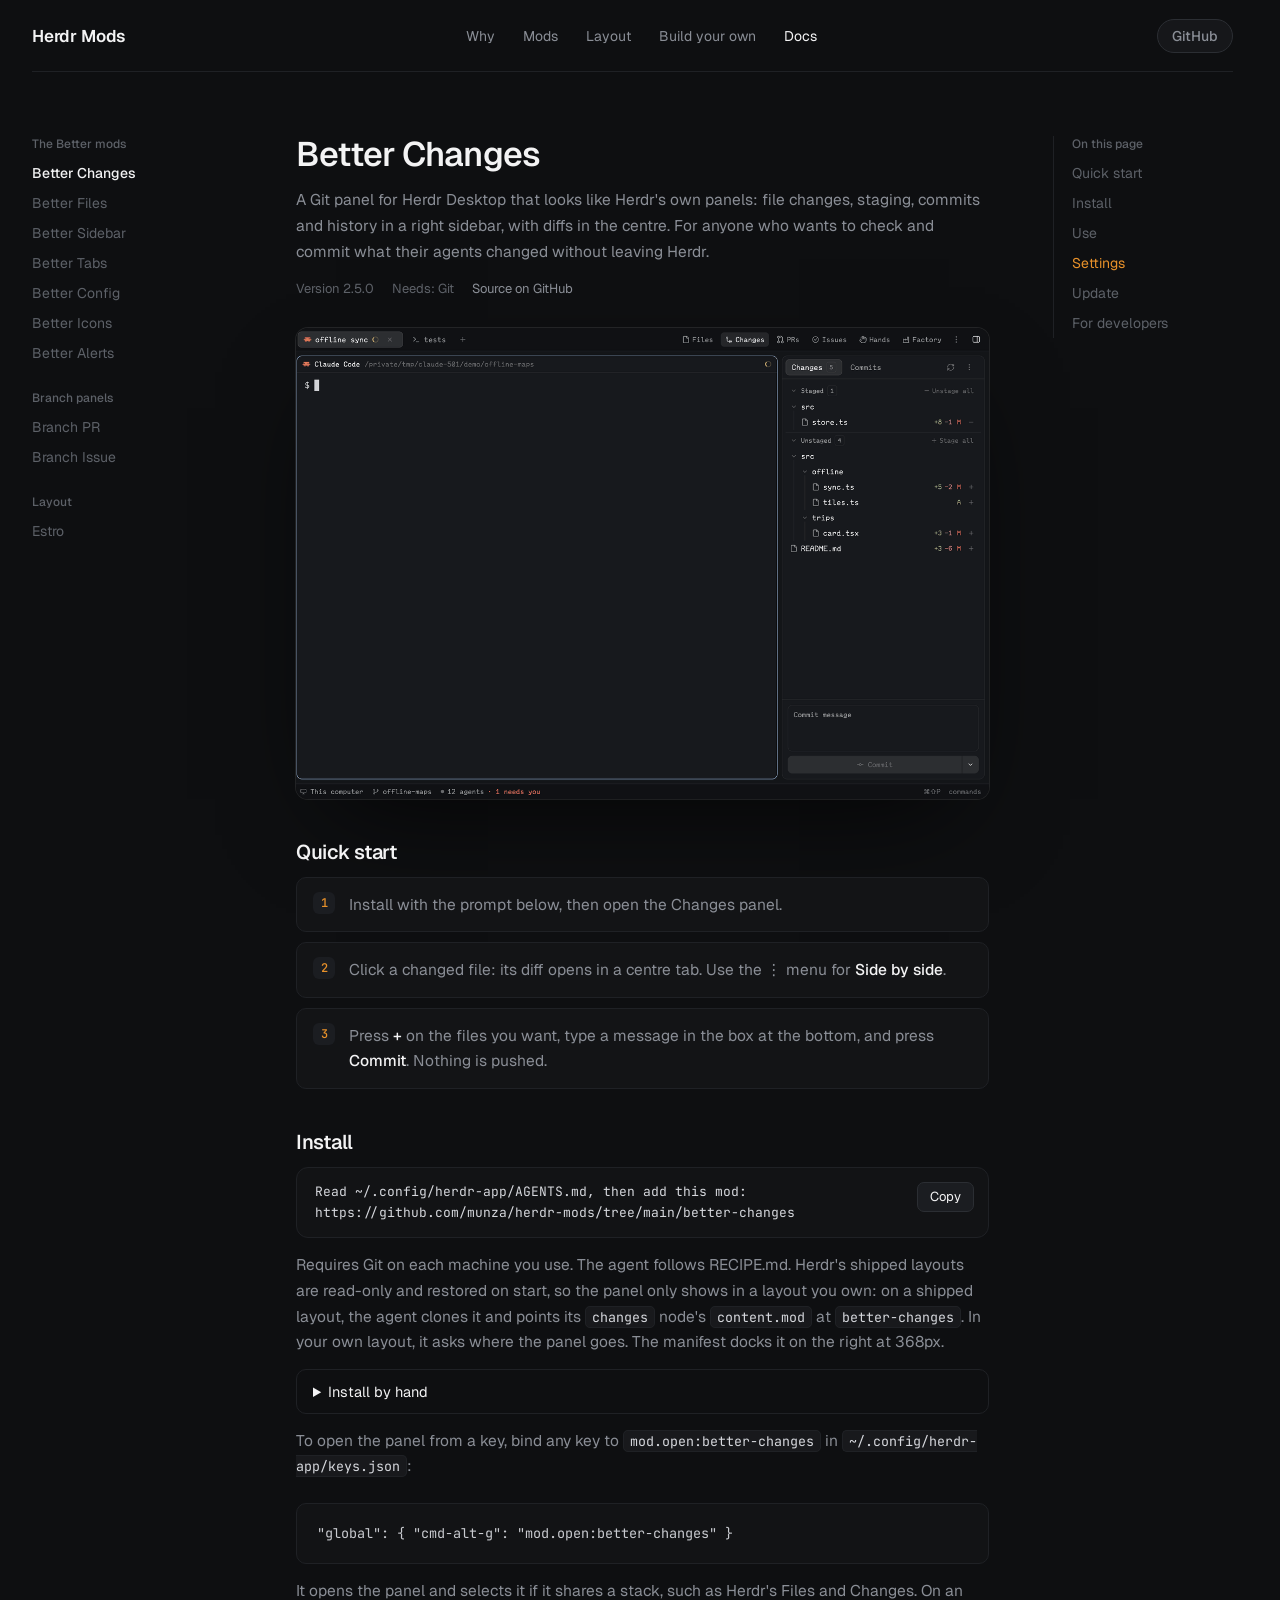
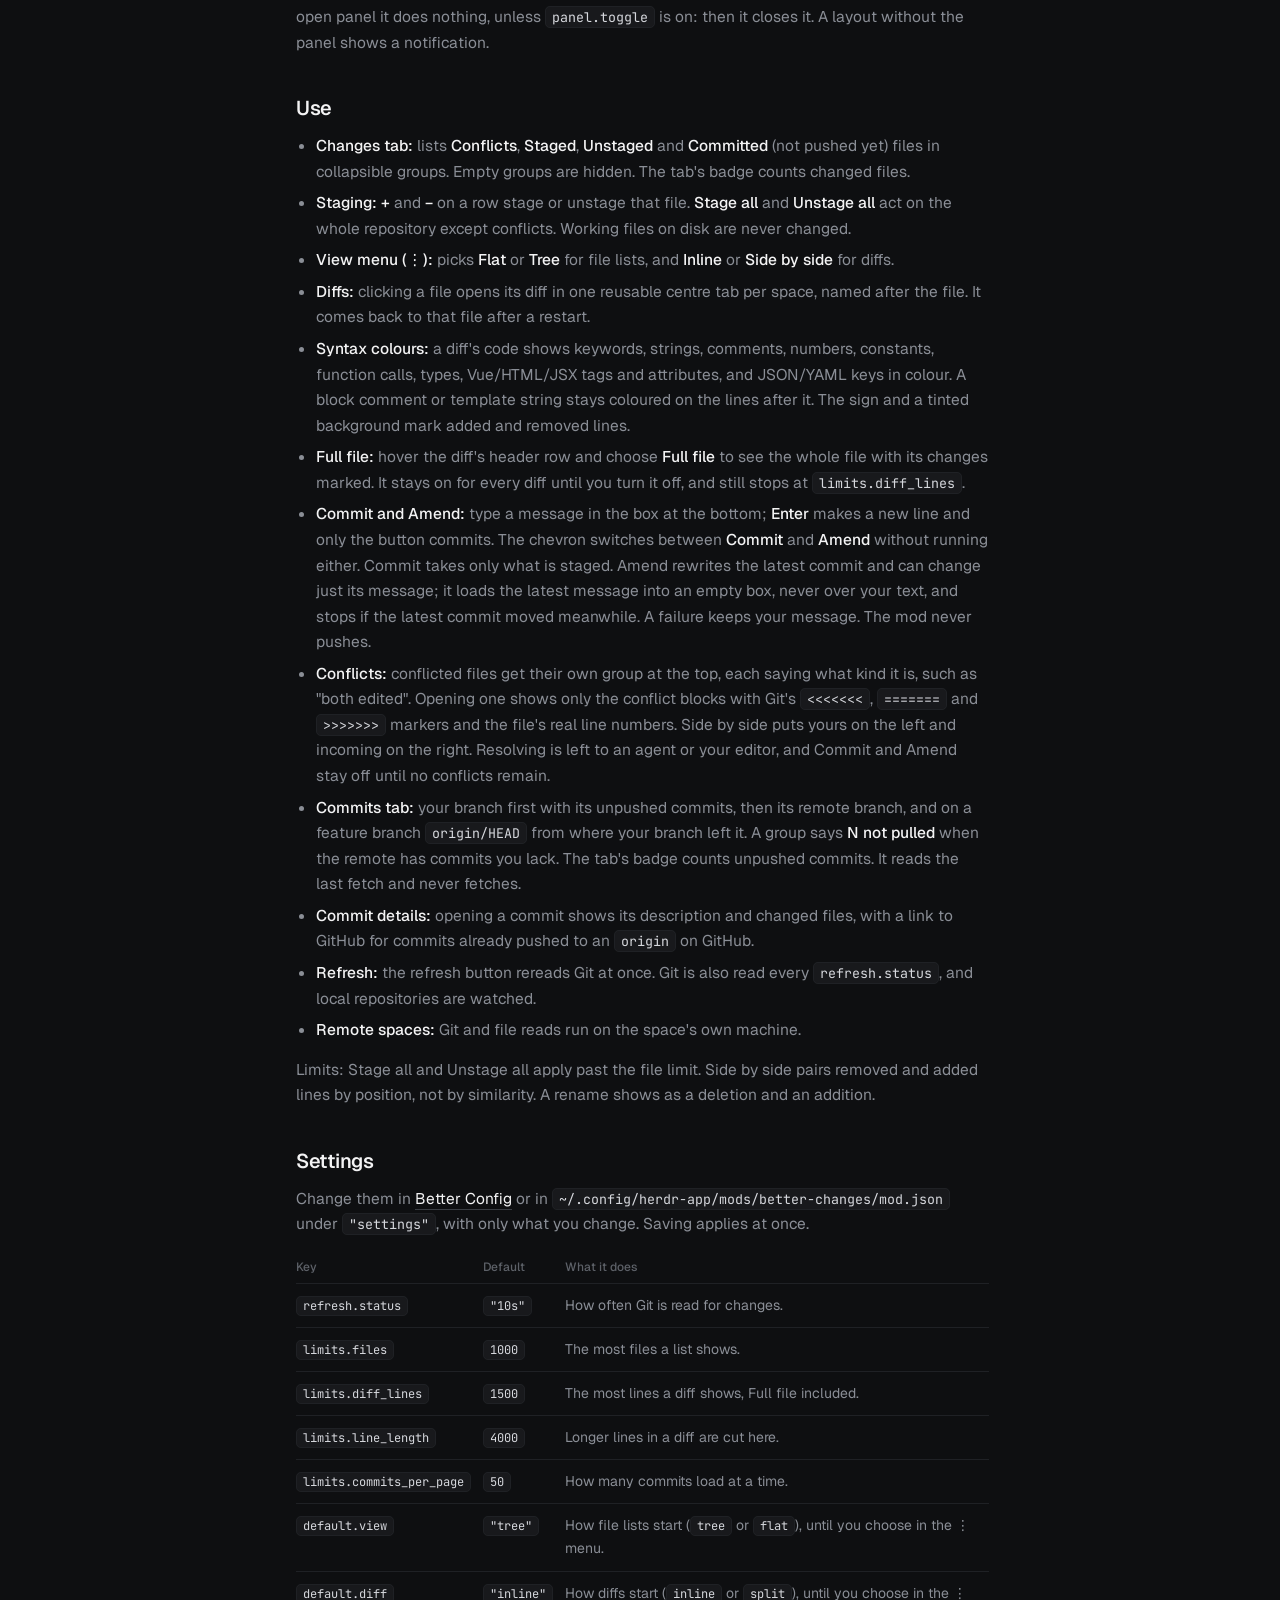
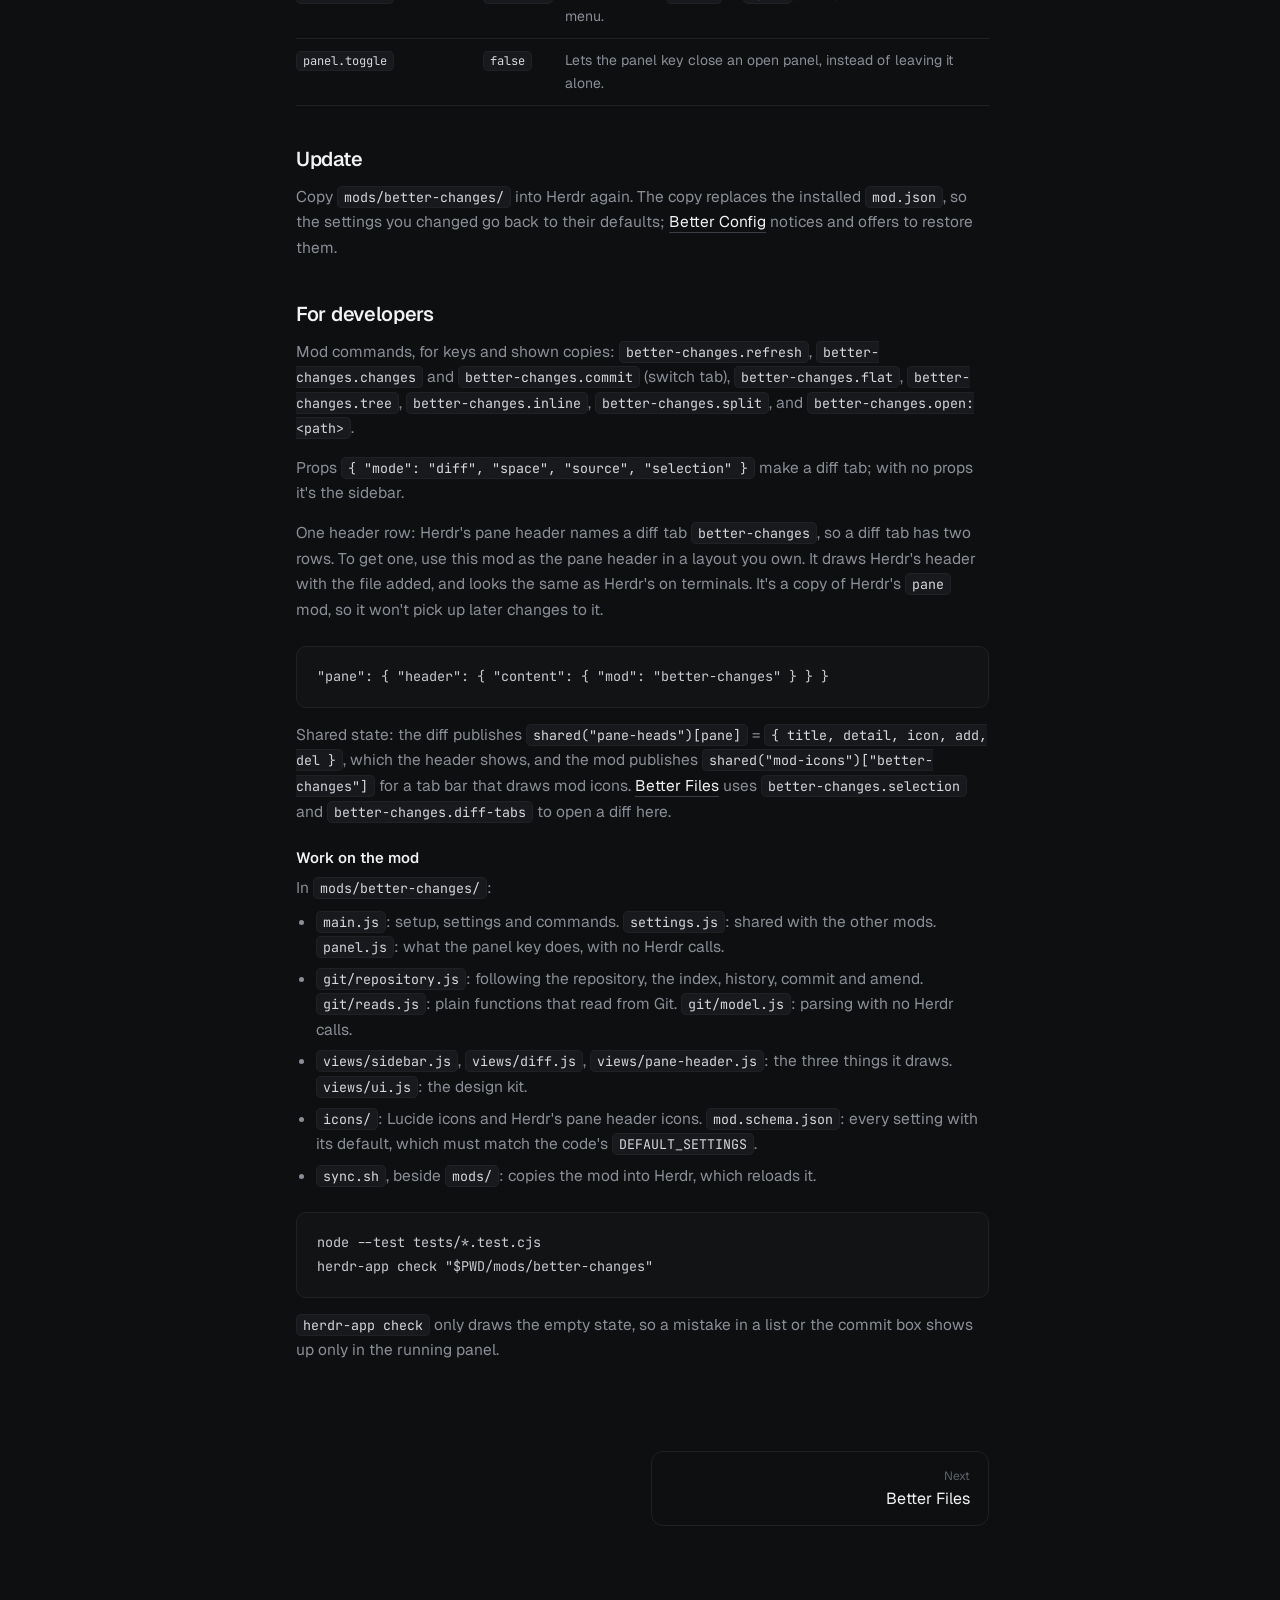
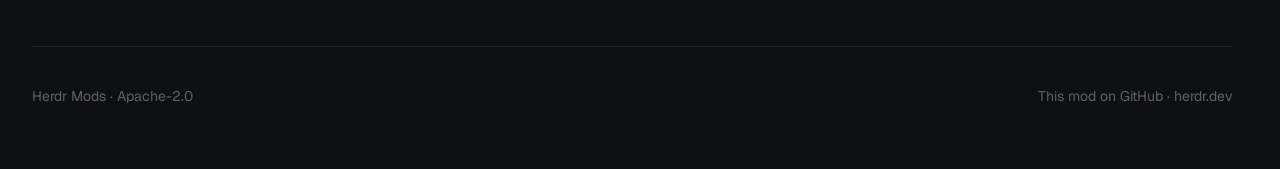
==== commit b9b1bf52: "Merge ee486fedd0b056de015883821ea66a46ce9f8564 into 860626068cb7e32a1db96b2f66baadc271d5667a" ====
--- a/docs/docs/better-changes.html
+++ b/docs/docs/better-changes.html
@@ -45,7 +45,7 @@
 <article class="doc" id="better-changes">
   <h2>Better Changes</h2>
   <p class="lead">A Git panel for Herdr Desktop that looks like Herdr's own panels: file changes, staging, commits and history in a right sidebar, with diffs in the centre. For anyone who wants to check and commit what their agents changed without leaving Herdr.</p>
-  <p class="meta-line"><span>Version 2.4.0</span><span>Needs: Git</span><a href="https://github.com/munza/herdr-mods/tree/main/better-changes">Source on GitHub</a></p>
+  <p class="meta-line"><span>Version 2.5.0</span><span>Needs: Git</span><a href="https://github.com/munza/herdr-mods/tree/main/better-changes">Source on GitHub</a></p>
   <figure class="doc-shot"><img src="../gifs/better-changes.gif" alt="Better Changes in Herdr" width="1280" height="870"></figure>
 
   <h3 id="better-changes-start">Quick start</h3>
@@ -73,6 +73,7 @@
     <li><b>Staging:</b> <b>+</b> and <b>−</b> on a row stage or unstage that file. <b>Stage all</b> and <b>Unstage all</b> act on the whole repository except conflicts. Working files on disk are never changed.</li>
     <li><b>View menu (⋮):</b> picks <b>Flat</b> or <b>Tree</b> for file lists, and <b>Inline</b> or <b>Side by side</b> for diffs.</li>
     <li><b>Diffs:</b> clicking a file opens its diff in one reusable centre tab per space, named after the file. It comes back to that file after a restart.</li>
+    <li><b>Syntax colours:</b> a diff's code shows keywords, strings, comments, numbers, constants, function calls, types, Vue/HTML/JSX tags and attributes, and JSON/YAML keys in colour. A block comment or template string stays coloured on the lines after it. The sign and a tinted background mark added and removed lines.</li>
     <li><b>Full file:</b> hover the diff's header row and choose <b>Full file</b> to see the whole file with its changes marked. It stays on for every diff until you turn it off, and still stops at <code>limits.diff_lines</code>.</li>
     <li><b>Commit and Amend:</b> type a message in the box at the bottom; <b>Enter</b> makes a new line and only the button commits. The chevron switches between <b>Commit</b> and <b>Amend</b> without running either. Commit takes only what is staged. Amend rewrites the latest commit and can change just its message; it loads the latest message into an empty box, never over your text, and stops if the latest commit moved meanwhile. A failure keeps your message. The mod never pushes.</li>
     <li><b>Conflicts:</b> conflicted files get their own group at the top, each saying what kind it is, such as "both edited". Opening one shows only the conflict blocks with Git's <code>&lt;&lt;&lt;&lt;&lt;&lt;&lt;</code>, <code>=======</code> and <code>&gt;&gt;&gt;&gt;&gt;&gt;&gt;</code> markers and the file's real line numbers. Side by side puts yours on the left and incoming on the right. Resolving is left to an agent or your editor, and Commit and Amend stay off until no conflicts remain.</li>
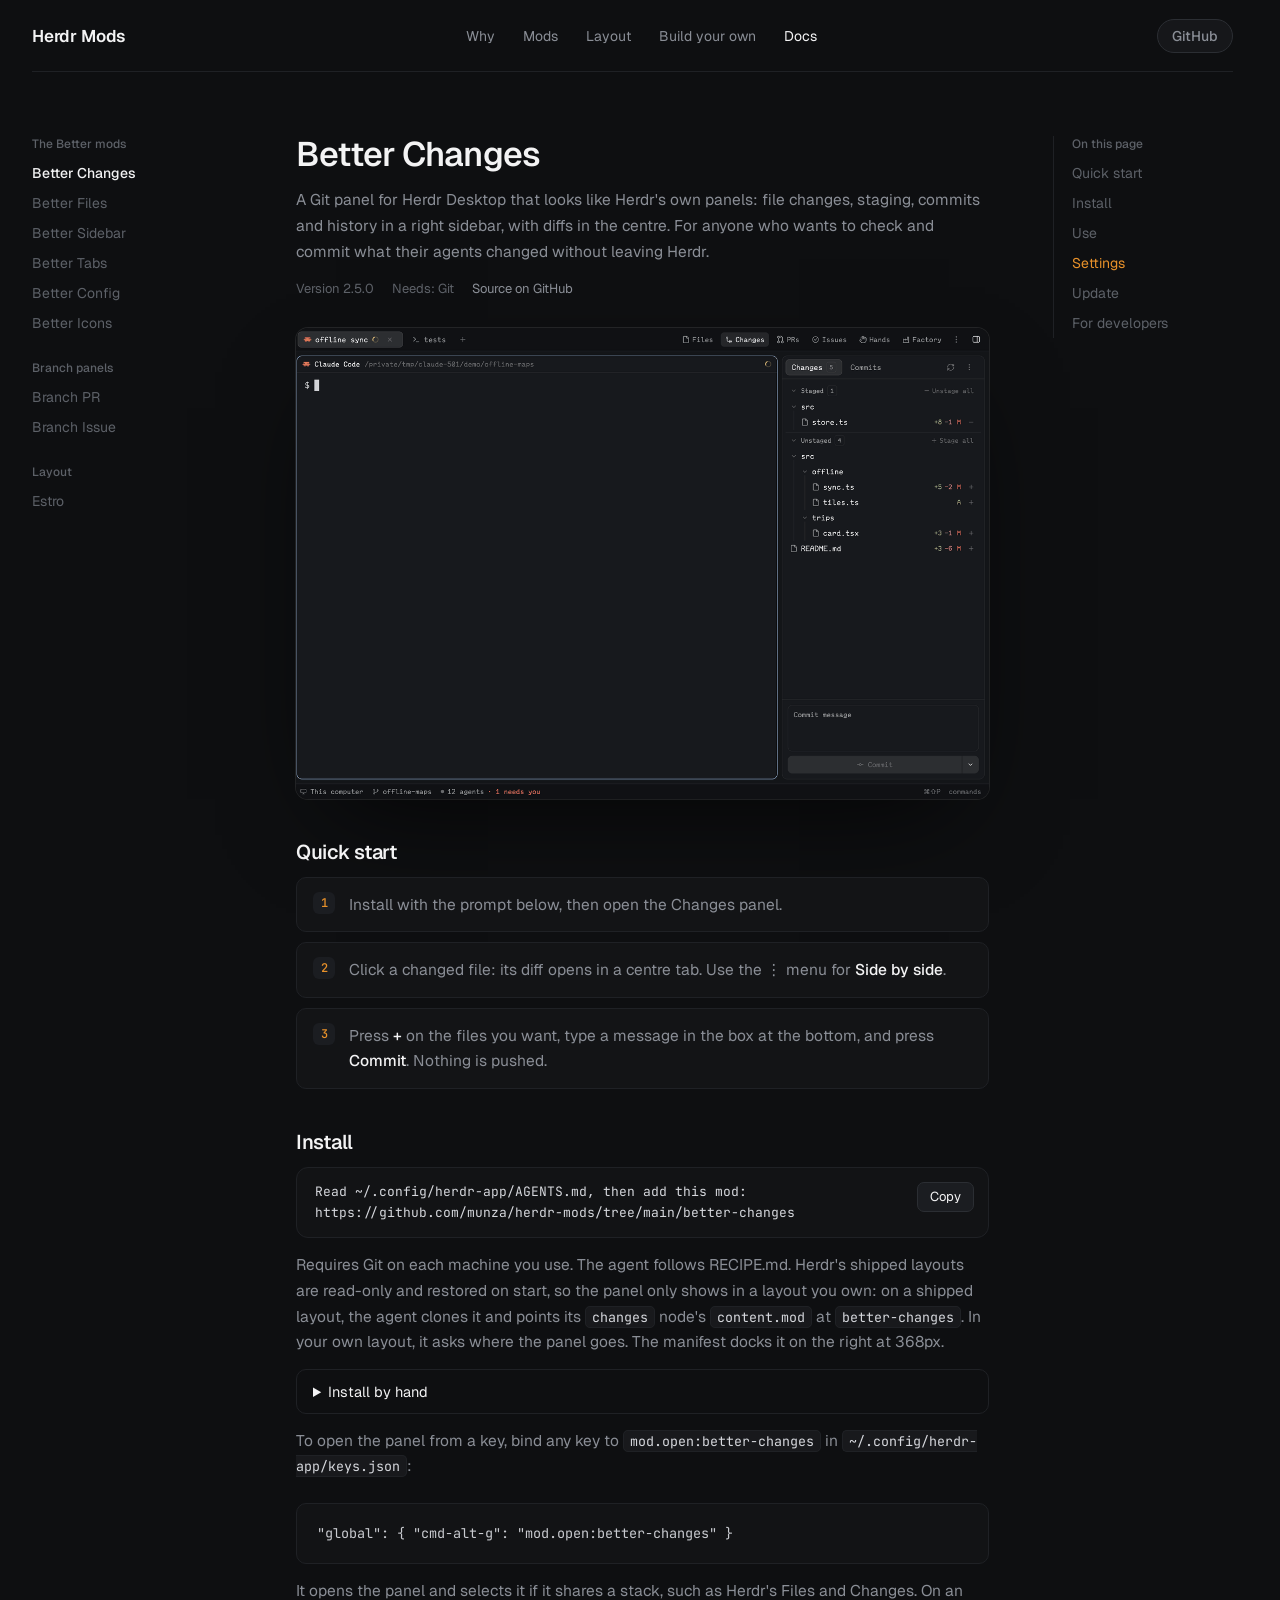
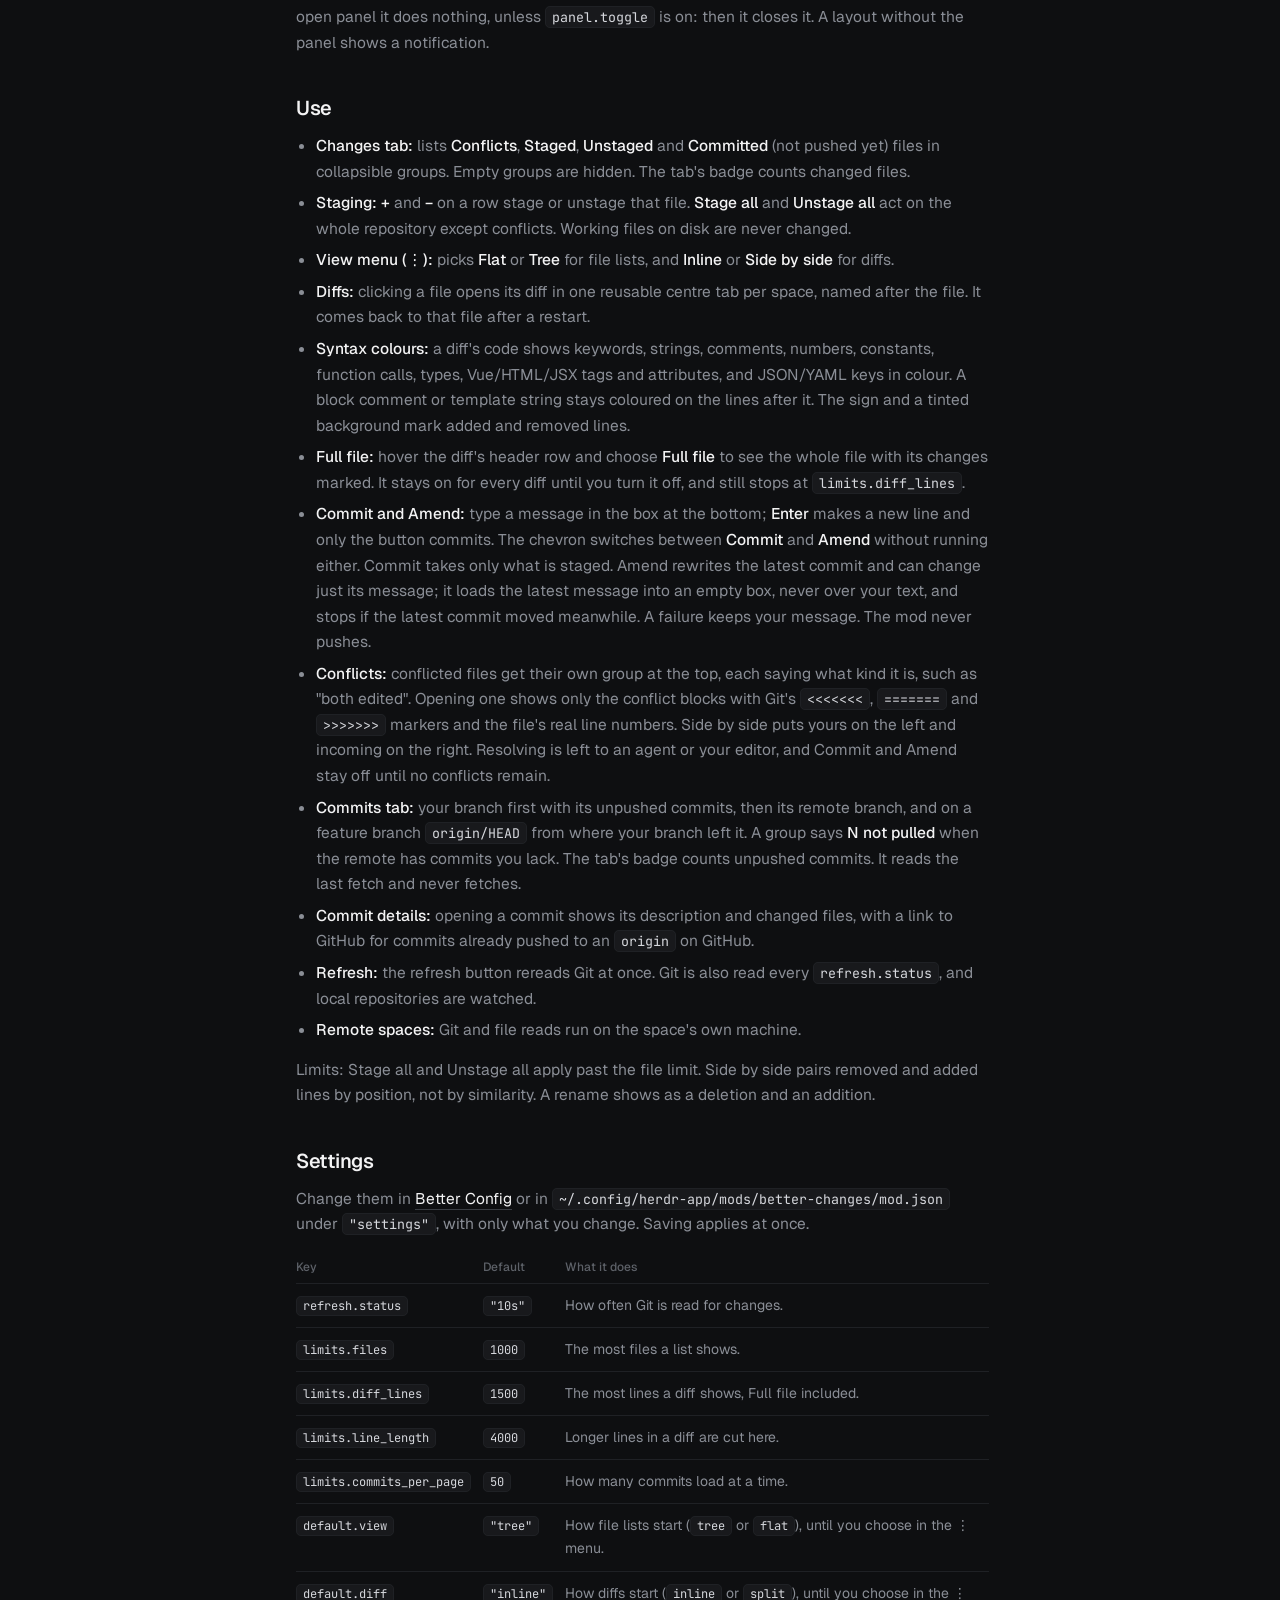
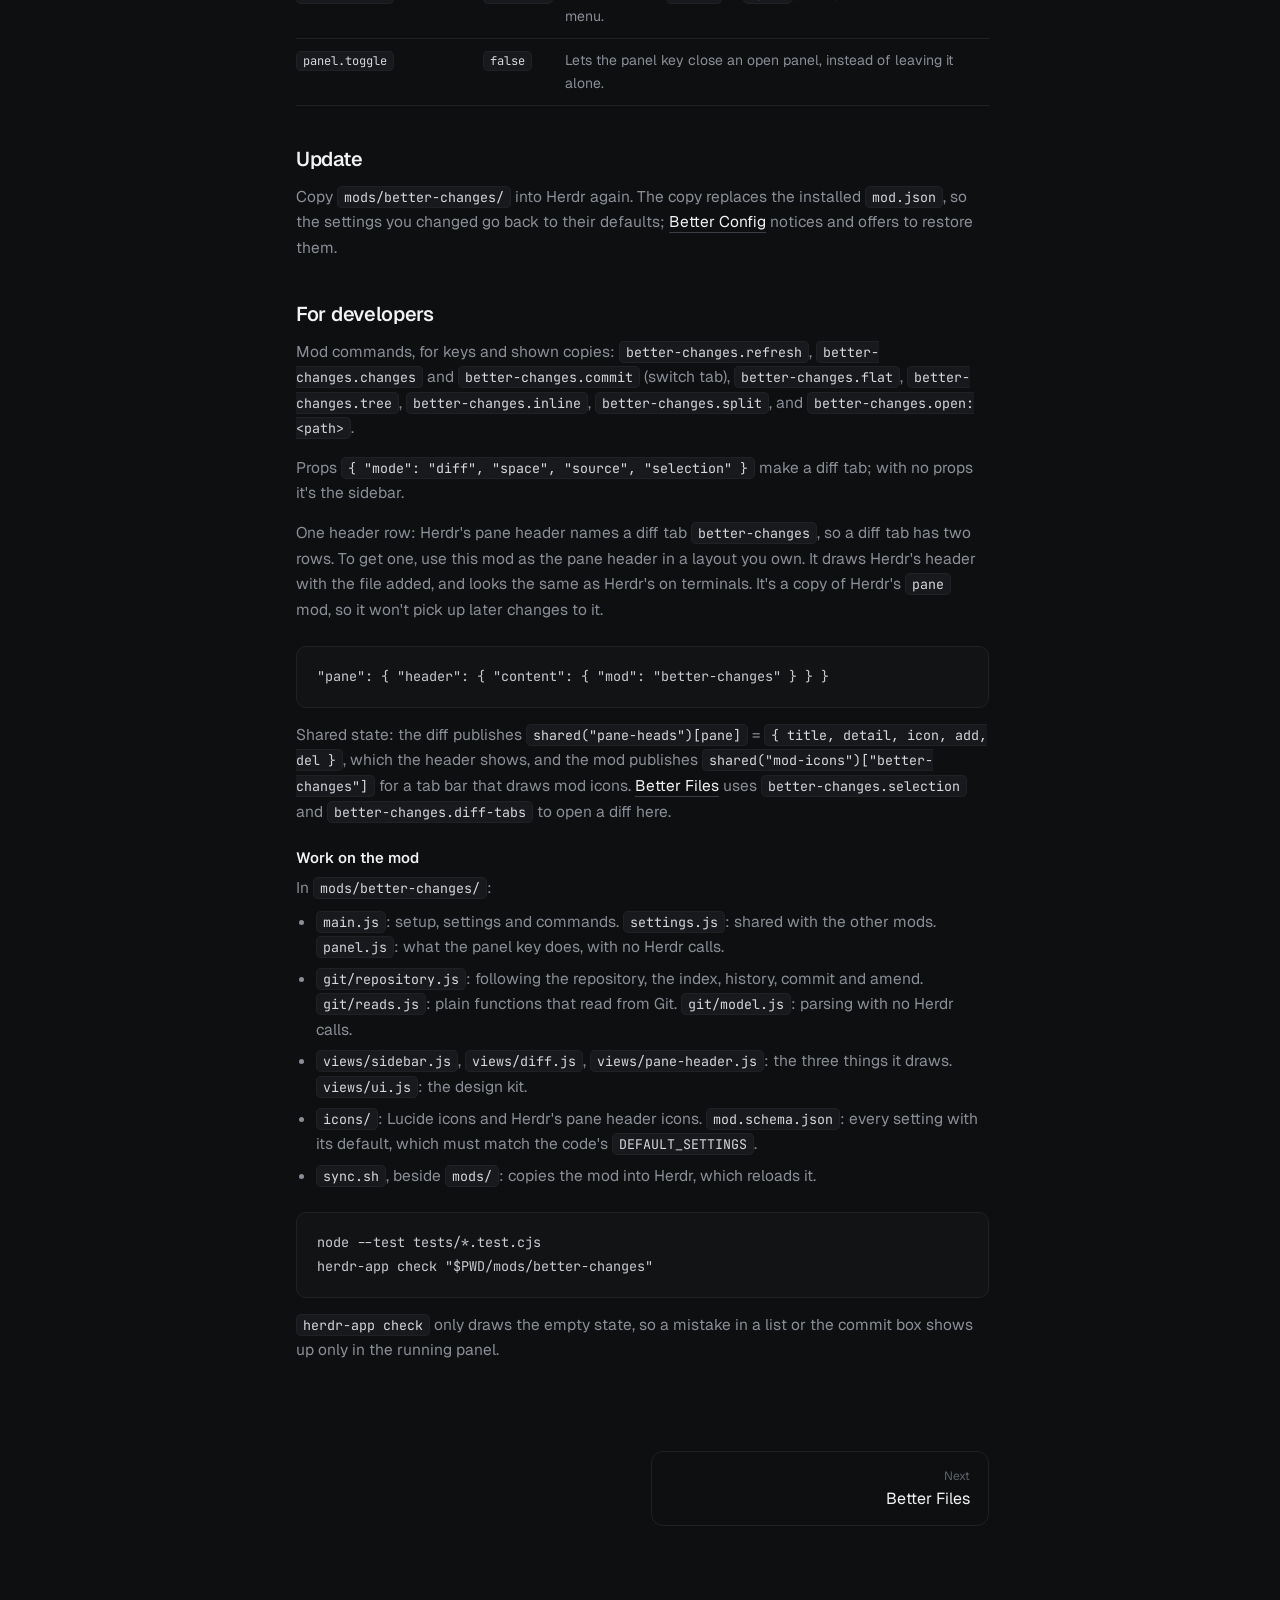
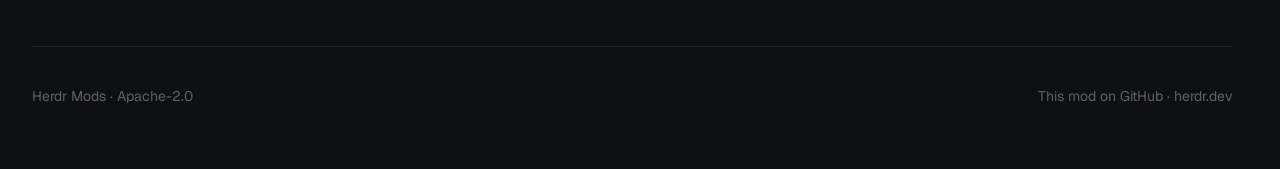
==== commit 8baab128: "Merge main into better-files-live-folder Brings in #9 (syntax colours) and #26 (a viewer's tab stays" ====
--- a/docs/docs/better-changes.html
+++ b/docs/docs/better-changes.html
@@ -34,7 +34,6 @@
         <a href="better-tabs.html">Better Tabs</a>
         <a href="better-config.html">Better Config</a>
         <a href="better-icons.html">Better Icons</a>
-        <a href="better-alerts.html">Better Alerts</a>
         <h4>Branch panels</h4>
         <a href="branch-pr.html">Branch PR</a>
         <a href="branch-issue.html">Branch Issue</a>
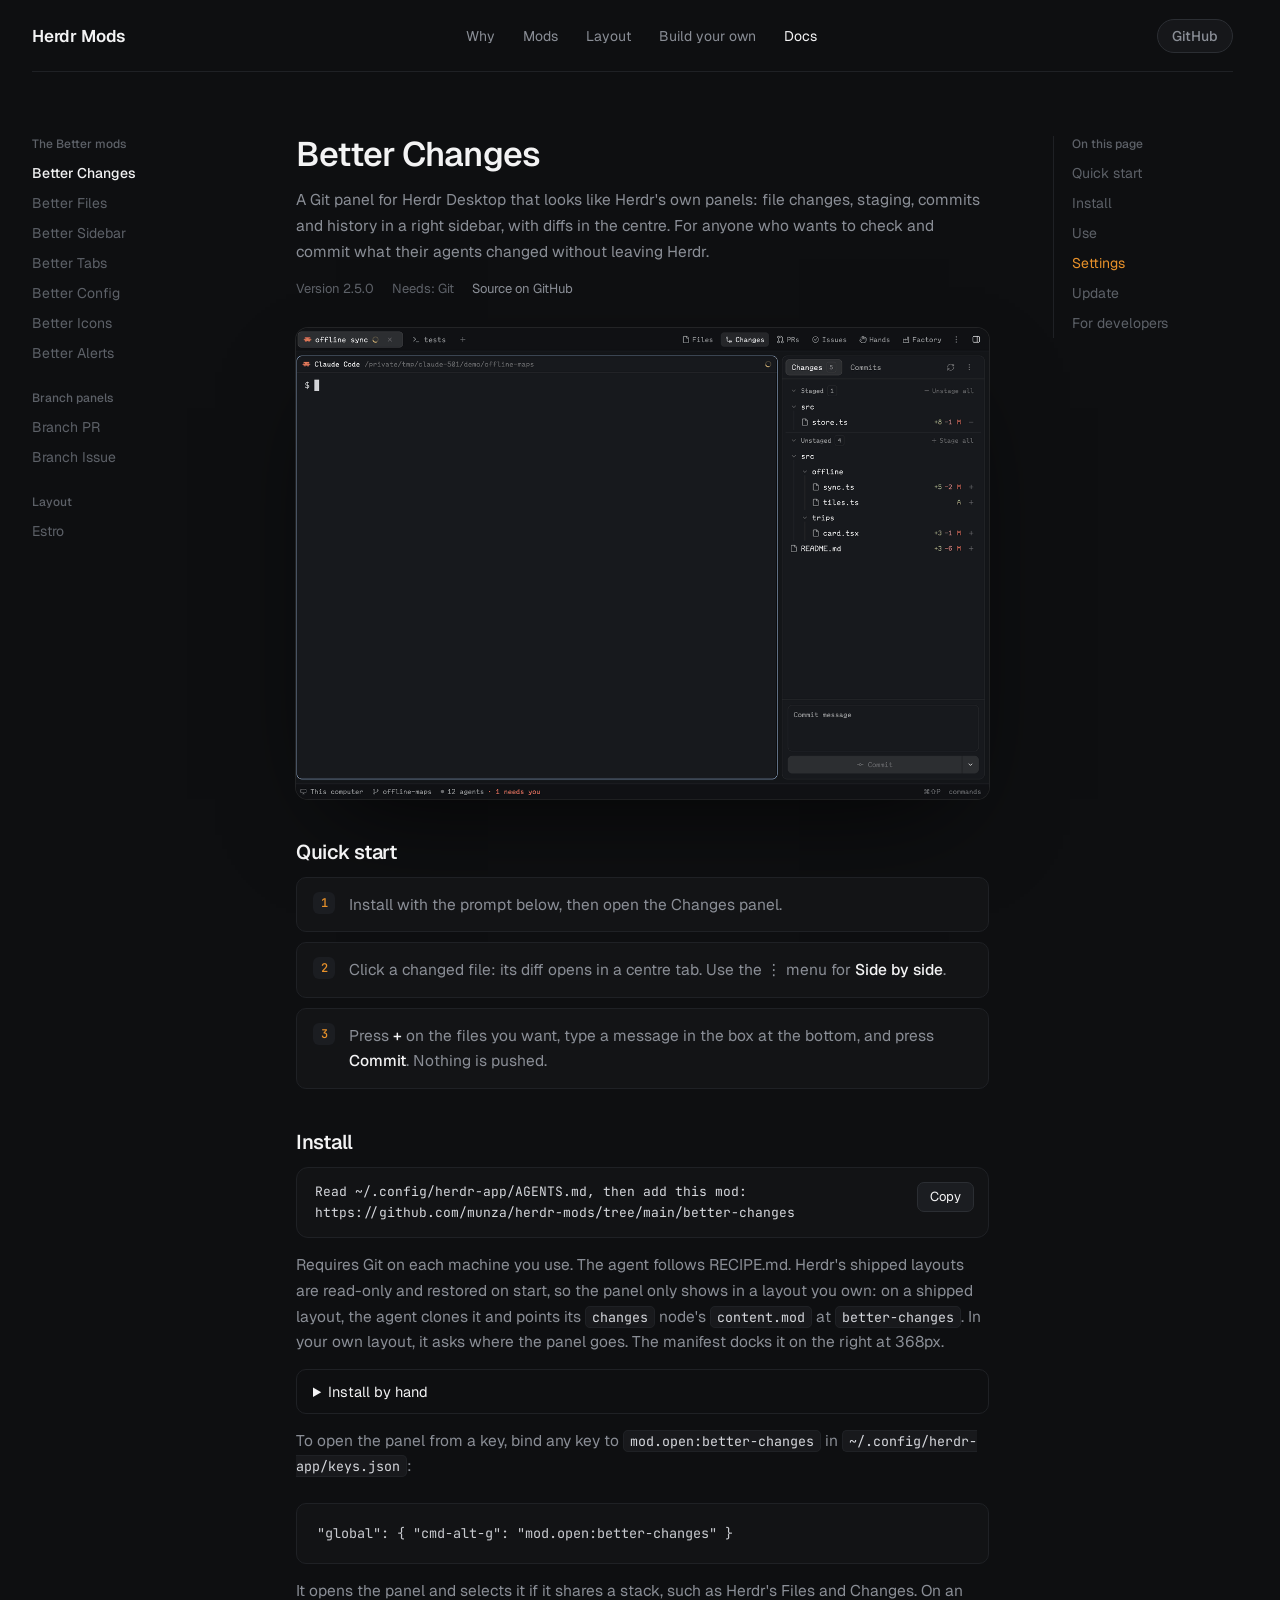
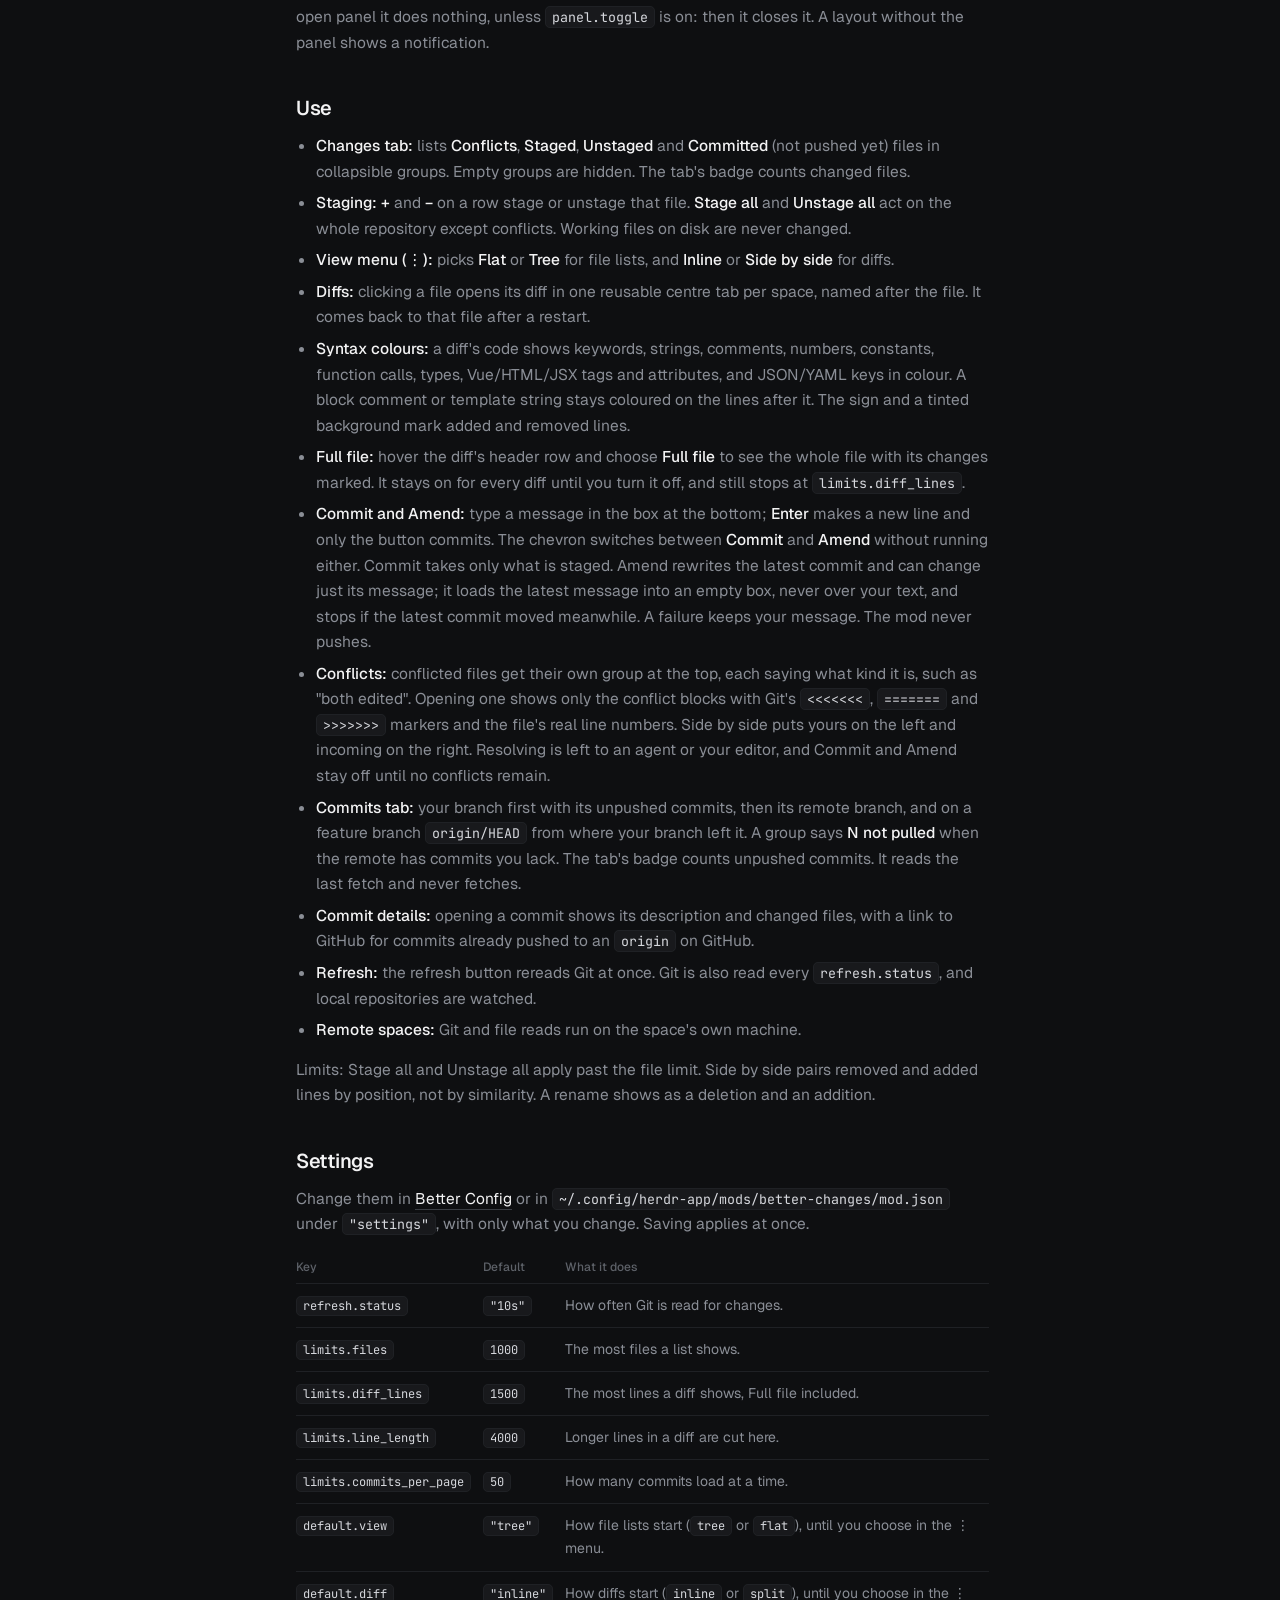
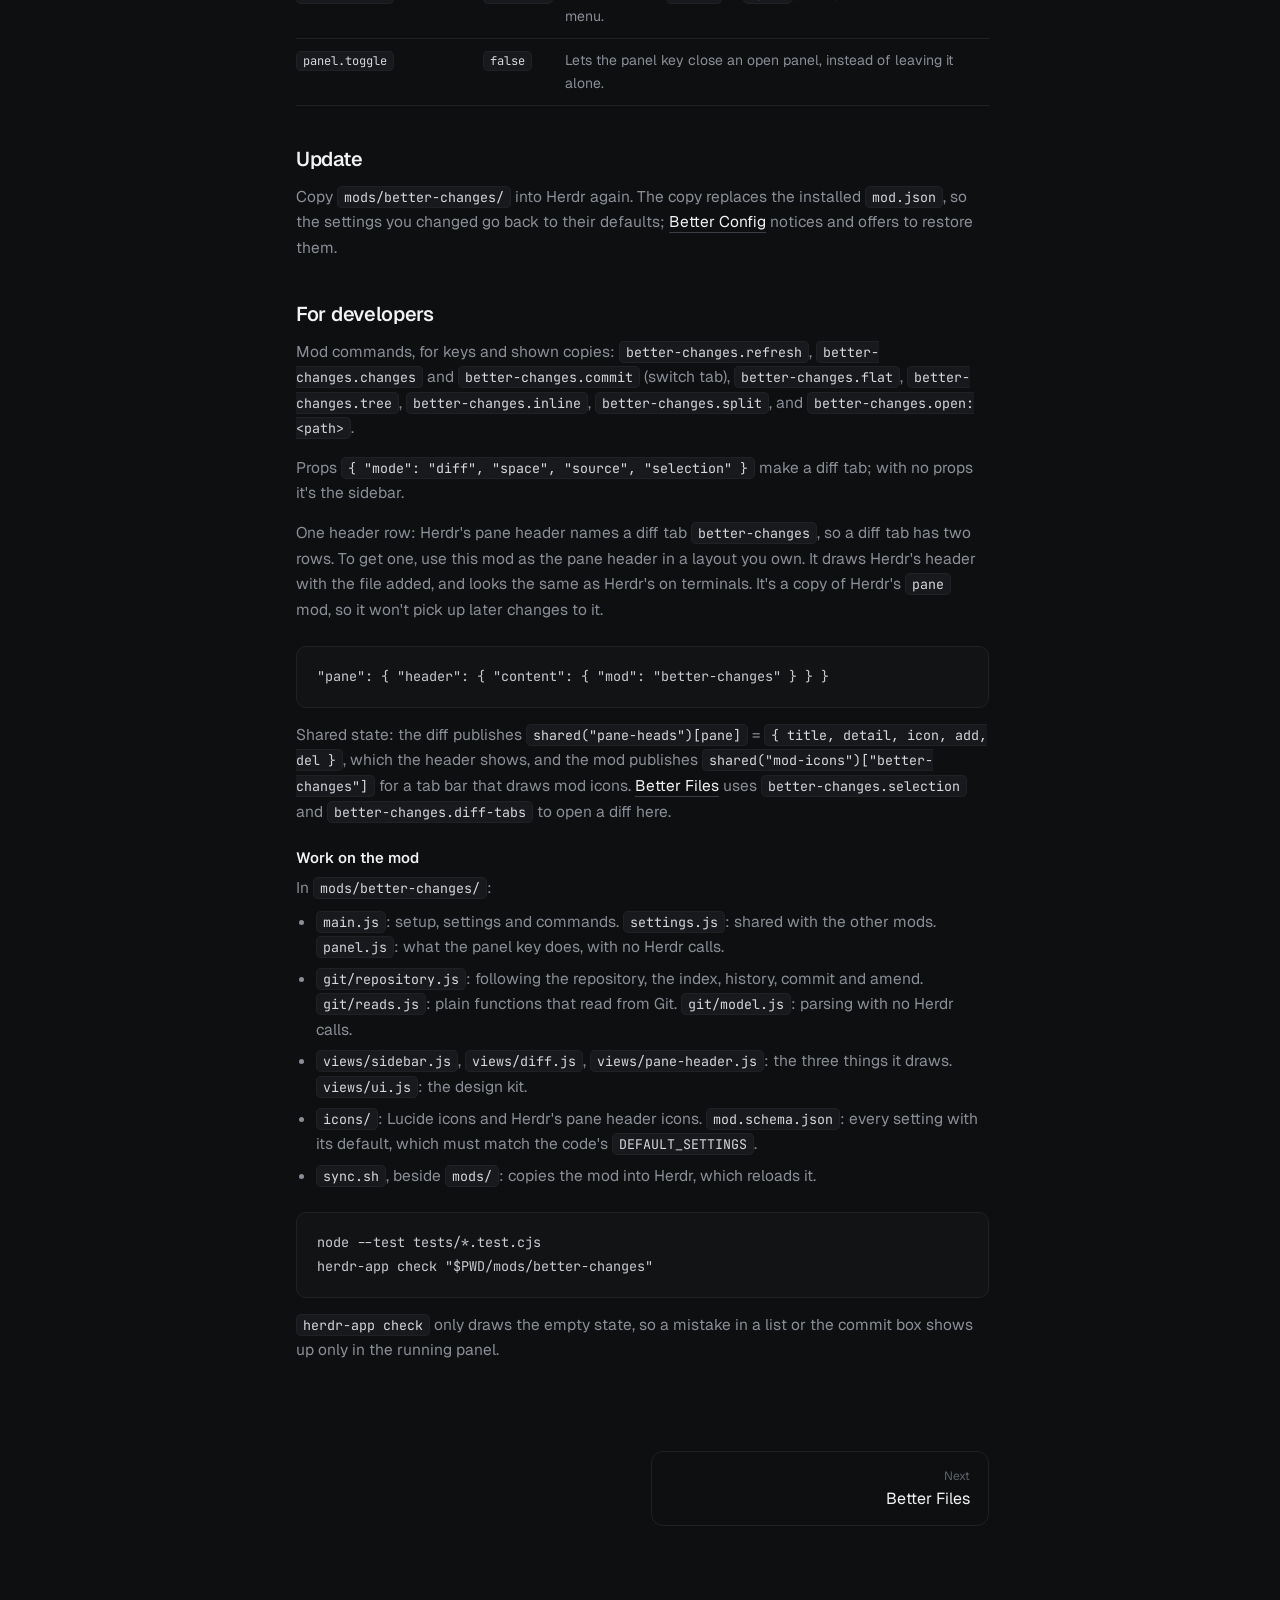
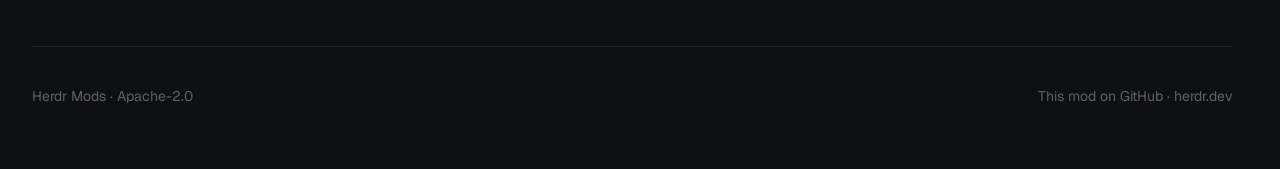
==== commit c7a71531: "Merge origin/main into better-alerts Co-Authored-By: Claude Opus 5.5 <noreply@anthropic.com>" ====
--- a/docs/docs/better-changes.html
+++ b/docs/docs/better-changes.html
@@ -34,6 +34,7 @@
         <a href="better-tabs.html">Better Tabs</a>
         <a href="better-config.html">Better Config</a>
         <a href="better-icons.html">Better Icons</a>
+        <a href="better-alerts.html">Better Alerts</a>
         <h4>Branch panels</h4>
         <a href="branch-pr.html">Branch PR</a>
         <a href="branch-issue.html">Branch Issue</a>
